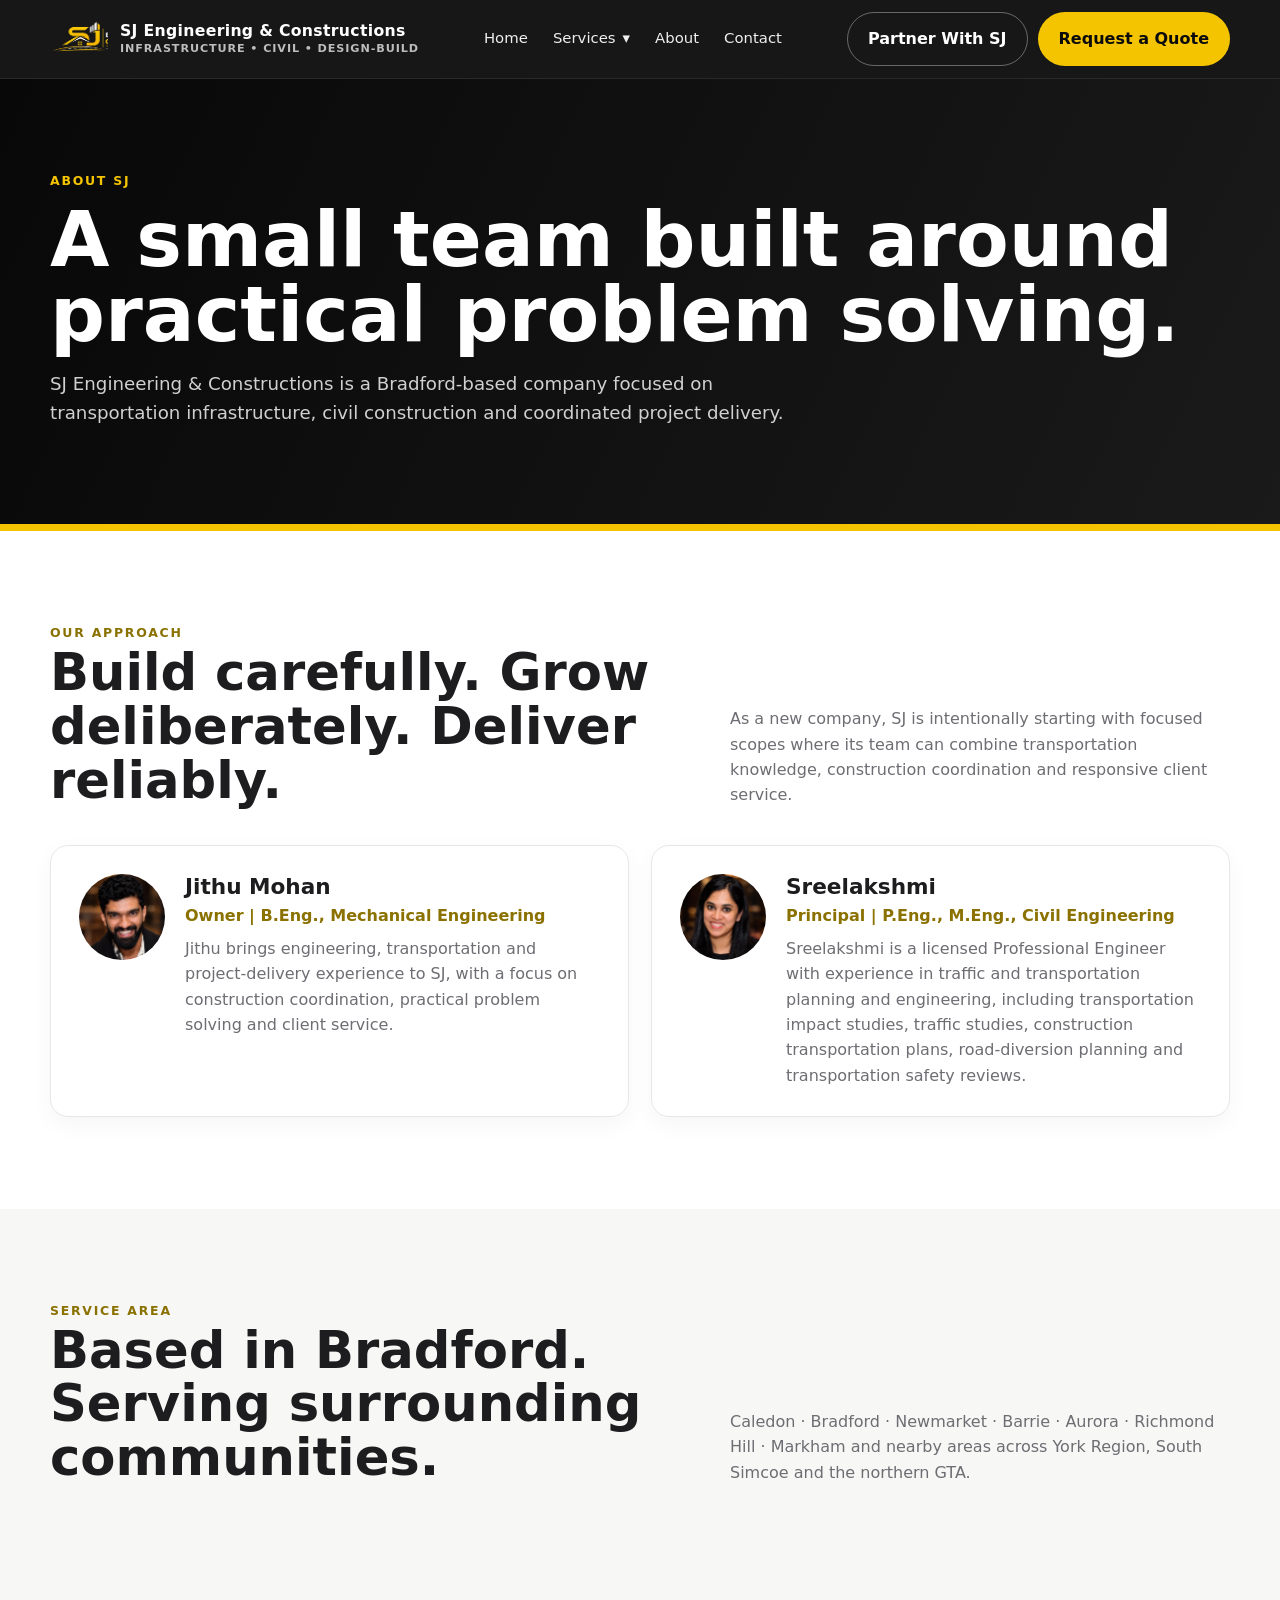
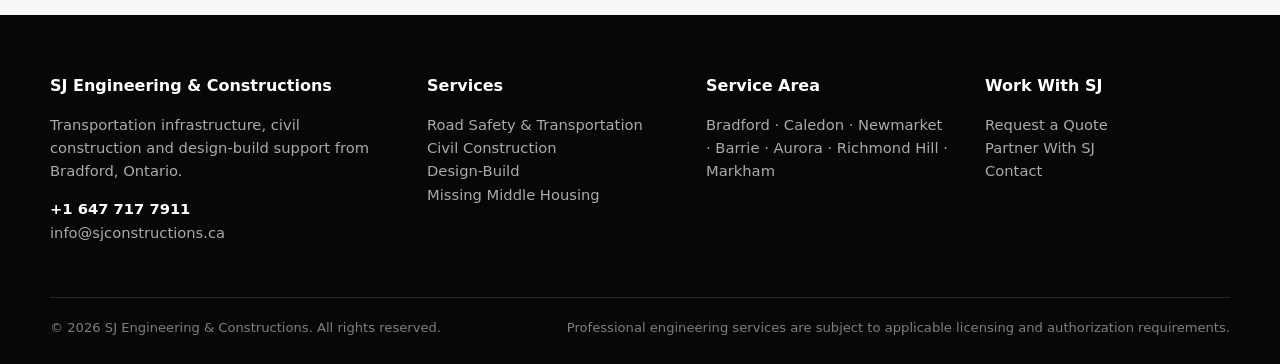
==== about.html @ 86a97881 "Group service navigation in dropdown and remove repeated home section" ====
<!doctype html><html lang="en"><head><meta charset="utf-8"><meta name="viewport" content="width=device-width,initial-scale=1"><title>About | SJ Engineering & Constructions</title><meta name="description" content="SJ Engineering & Constructions"><link rel="stylesheet" href="styles.css?v=20260923-services-menu"></head><body><header class="header"><div class="container nav">
<a class="brand" href="index.html"><img class="brand-mark" src="assets/sj-logo.png" alt="SJ Engineering & Constructions logo"><span class="brand-text">SJ Engineering & Constructions<small>Infrastructure • Civil • Design-Build</small></span></a>
<nav class="nav-links"><a href="index.html">Home</a><details class="services-dropdown"><summary>Services <span aria-hidden="true">▾</span></summary><div class="services-submenu"><a href="services.html">All Services</a><a href="transportation.html">Transportation</a><a href="design-build.html">Design-Build</a><a href="housing.html">Housing</a></div></details><a href="about.html">About</a><a href="contact.html">Contact</a></nav>
<div class="nav-cta"><a class="btn outline" href="partner.html">Partner With SJ</a><a class="btn primary" href="contact.html#quote">Request a Quote</a></div><button class="menu-toggle" aria-label="Open menu">☰</button>
</div></header><main><section class="page-hero"><div class="container"><div class="eyebrow" style="color:#f5c400">About SJ</div><h1>A small team built around practical problem solving.</h1><p>SJ Engineering & Constructions is a Bradford-based company focused on transportation infrastructure, civil construction and coordinated project delivery.</p></div></section>
<section class="section"><div class="container"><div class="section-head"><div><div class="eyebrow">Our Approach</div><h2>Build carefully. Grow deliberately. Deliver reliably.</h2></div><p>As a new company, SJ is intentionally starting with focused scopes where its team can combine transportation knowledge, construction coordination and responsive client service.</p></div><div class="grid two"><div class="card team-card owner-card"><img class="owner-photo" src="assets/jithu-mohan.jpeg" alt="Jithu Mohan" width="86" height="86" loading="lazy"><div><h3>Jithu Mohan</h3><div class="role">Owner | B.Eng., Mechanical Engineering</div><p>Jithu brings engineering, transportation and project-delivery experience to SJ, with a focus on construction coordination, practical problem solving and client service.</p></div></div><div class="card team-card owner-card"><img class="owner-photo" src="assets/sreelakshmi.jpeg" alt="Sreelakshmi" width="86" height="86" loading="lazy"><div><h3>Sreelakshmi</h3><div class="role">Principal | P.Eng., M.Eng., Civil Engineering</div><p>Sreelakshmi is a licensed Professional Engineer with experience in traffic and transportation planning and engineering, including transportation impact studies, traffic studies, construction transportation plans, road-diversion planning and transportation safety reviews.</p></div></div></div></div></section>
<section class="section soft"><div class="container"><div class="section-head"><div><div class="eyebrow">Service Area</div><h2>Based in Bradford. Serving surrounding communities.</h2></div><p>Caledon · Bradford · Newmarket · Barrie · Aurora · Richmond Hill · Markham and nearby areas across York Region, South Simcoe and the northern GTA.</p></div></div></section></main><footer class="footer"><div class="container"><div class="footer-grid">
<div><h4>SJ Engineering & Constructions</h4><p>Transportation infrastructure, civil construction and design-build support from Bradford, Ontario.</p><p><strong style="color:#fff">+1 647 717 7911</strong><br><a href="mailto:info@sjconstructions.ca">info@sjconstructions.ca</a></p></div>
<div><h4>Services</h4><p><a href="transportation.html">Road Safety & Transportation</a><br><a href="services.html">Civil Construction</a><br><a href="design-build.html">Design-Build</a><br><a href="housing.html">Missing Middle Housing</a></p></div>
<div><h4>Service Area</h4><p>Bradford · Caledon · Newmarket · Barrie · Aurora · Richmond Hill · Markham</p></div>
<div><h4>Work With SJ</h4><p><a href="contact.html#quote">Request a Quote</a><br><a href="partner.html">Partner With SJ</a><br><a href="contact.html">Contact</a></p></div>
</div><div class="footer-bottom"><div>© 2026 SJ Engineering & Constructions. All rights reserved.</div><div>Professional engineering services are subject to applicable licensing and authorization requirements.</div></div></div></footer><script src="script.js?v=20260923-services-menu"></script></body></html>
---- styles.css ----
:root{
  --yellow:#f5c400;
  --yellow-dark:#d3a800;
  --black:#0b0b0b;
  --black-2:#151515;
  --ink:#1d1d1f;
  --muted:#6d6d73;
  --line:#e7e7e7;
  --paper:#ffffff;
  --soft:#f7f7f5;
  --radius:18px;
  --shadow:0 20px 55px rgba(0,0,0,.10);
  --max:1180px;
}
*{box-sizing:border-box}
html{scroll-behavior:smooth}
body{margin:0;font-family:Inter,ui-sans-serif,system-ui,-apple-system,BlinkMacSystemFont,"Segoe UI",Roboto,Arial,sans-serif;color:var(--ink);background:var(--paper);line-height:1.58}
a{color:inherit;text-decoration:none}
img{max-width:100%;display:block}
.container{width:min(var(--max),calc(100% - 40px));margin:0 auto}
.eyebrow{text-transform:uppercase;letter-spacing:.14em;font-size:.78rem;font-weight:800;color:#8a7100}
.section{padding:92px 0}
.section.soft{background:var(--soft)}
.section.dark{background:var(--black);color:white}
.section-head{display:flex;justify-content:space-between;gap:40px;align-items:end;margin-bottom:38px}
.section-head h2{font-size:clamp(2rem,4vw,3.6rem);line-height:1.05;margin:.2rem 0 0;max-width:760px}
.section-head p{max-width:500px;color:var(--muted);margin:0}
.dark .section-head p{color:#c8c8c8}
.header{position:sticky;top:0;z-index:50;background:rgba(11,11,11,.95);backdrop-filter:blur(12px);border-bottom:1px solid rgba(255,255,255,.08)}
.nav{height:78px;display:flex;align-items:center;justify-content:space-between;gap:20px}
.brand{display:flex;align-items:center;gap:12px;color:white;font-weight:800;letter-spacing:.02em}
.brand-mark{width:58px;height:46px;object-fit:cover;object-position:left center;border-radius:6px}
.brand-text{line-height:1.05;font-size:.98rem}.brand-text small{display:block;font-weight:600;color:#bdbdbd;font-size:.7rem;margin-top:4px;letter-spacing:.08em;text-transform:uppercase}
.nav-links{display:flex;align-items:center;gap:25px;color:#efefef;font-size:.93rem}
.nav-links a:hover{color:var(--yellow)}
.nav-cta{display:flex;gap:10px}
.btn{display:inline-flex;align-items:center;justify-content:center;padding:13px 20px;border-radius:999px;font-weight:800;border:1px solid transparent;transition:.2s ease;cursor:pointer}
.btn.primary{background:var(--yellow);color:var(--black)}
.btn.primary:hover{background:#ffd21b;transform:translateY(-1px)}
.btn.outline{border-color:rgba(255,255,255,.35);color:white;background:transparent}.btn.outline:hover{border-color:var(--yellow);color:var(--yellow)}
.btn.dark{background:var(--black);color:white}.btn.dark:hover{background:#222}
.menu-toggle{display:none;color:white;font-size:1.55rem;border:0;background:none}
.hero{min-height:710px;background:linear-gradient(100deg,rgba(3,3,3,.95) 0%,rgba(3,3,3,.84) 48%,rgba(3,3,3,.58) 100%),radial-gradient(circle at 80% 20%,rgba(245,196,0,.28),transparent 30%),linear-gradient(135deg,#101010,#1b1b1b);color:white;position:relative;overflow:hidden}
.hero:after{content:"";position:absolute;right:-8%;bottom:-160px;width:700px;height:300px;border-top:16px solid var(--yellow);border-radius:50%;transform:rotate(-8deg);opacity:.7}
.hero:before{content:"";position:absolute;right:-3%;bottom:-110px;width:660px;height:260px;border-top:4px dashed rgba(255,255,255,.6);border-radius:50%;transform:rotate(-8deg);opacity:.5}
.hero-inner{position:relative;z-index:2;padding:115px 0 105px;max-width:900px}
.hero h1{font-size:clamp(3rem,7vw,6.2rem);line-height:.94;margin:14px 0 26px;letter-spacing:-.04em}
.hero h1 span{color:var(--yellow)}
.hero p{font-size:clamp(1.07rem,1.6vw,1.3rem);max-width:760px;color:#d5d5d5;margin-bottom:31px}
.hero-actions{display:flex;gap:12px;flex-wrap:wrap}.hero-actions .btn{padding:15px 24px}
.trust-row{margin-top:58px;display:flex;gap:18px;flex-wrap:wrap}.trust-chip{border:1px solid rgba(255,255,255,.17);background:rgba(255,255,255,.05);padding:10px 15px;border-radius:999px;color:#eee;font-weight:700;font-size:.9rem}
.grid{display:grid;gap:22px}.grid.four{grid-template-columns:repeat(4,1fr)}.grid.three{grid-template-columns:repeat(3,1fr)}.grid.two{grid-template-columns:repeat(2,1fr)}
.card{background:white;border:1px solid var(--line);border-radius:var(--radius);padding:28px;box-shadow:0 8px 24px rgba(0,0,0,.04)}
.card h3{margin:12px 0 9px;font-size:1.35rem;line-height:1.18}.card p{margin:0;color:var(--muted)}
.icon{width:50px;height:50px;border-radius:14px;background:var(--yellow);display:flex;align-items:center;justify-content:center;font-weight:900;color:#111;font-size:1.15rem}
.linkline{display:inline-flex;margin-top:18px;font-weight:800}.linkline:hover{color:#8c7000}
.service-grid{display:grid;grid-template-columns:repeat(3,1fr);gap:18px}
.service-item{padding:25px;border:1px solid var(--line);border-radius:16px;background:white;position:relative;overflow:hidden}.service-item:before{content:"";position:absolute;top:0;left:0;width:6px;height:100%;background:var(--yellow)}.service-item h3{margin:0 0 8px;font-size:1.16rem}.service-item p{margin:0;color:var(--muted);font-size:.96rem}.badge{display:inline-flex;margin-top:14px;padding:6px 9px;border-radius:999px;background:#111;color:#fff;font-size:.72rem;font-weight:800;text-transform:uppercase;letter-spacing:.08em}
.partner-wrap{display:grid;grid-template-columns:1.15fr .85fr;gap:40px;align-items:center}.partner-panel{background:#181818;border:1px solid #2b2b2b;border-radius:24px;padding:36px}.partner-panel ul{list-style:none;padding:0;margin:0;display:grid;gap:14px}.partner-panel li{padding:13px 0;border-bottom:1px solid #2d2d2d;color:#ddd}.partner-panel li:last-child{border-bottom:0}.partner-panel strong{color:white}
.process{display:grid;grid-template-columns:repeat(4,1fr);gap:18px}.step{padding:24px;border-top:4px solid var(--yellow);background:white;border-radius:0 0 16px 16px;box-shadow:0 10px 30px rgba(0,0,0,.05)}.step span{font-size:.78rem;font-weight:900;color:#967b00;letter-spacing:.12em}.step h3{margin:7px 0 6px}.step p{margin:0;color:var(--muted)}
.team-card{display:grid;grid-template-columns:86px 1fr;gap:20px;align-items:start}.avatar{width:86px;height:86px;border-radius:50%;background:linear-gradient(135deg,var(--yellow),#f0e19b);display:flex;align-items:center;justify-content:center;font-size:1.45rem;font-weight:900;color:#111}.team-card h3{margin:0}.team-card .role{font-weight:800;color:#8a7100;margin:3px 0 8px}.team-card p{margin:0;color:var(--muted)}
.cta{background:linear-gradient(135deg,#0d0d0d,#1c1c1c);color:white;border-radius:28px;padding:56px;display:flex;align-items:center;justify-content:space-between;gap:30px;box-shadow:var(--shadow);position:relative;overflow:hidden}.cta:after{content:"";position:absolute;right:-100px;top:-100px;width:280px;height:280px;border:30px solid var(--yellow);border-radius:50%;opacity:.17}.cta h2{font-size:clamp(2rem,4vw,3.4rem);line-height:1.02;margin:0 0 12px}.cta p{margin:0;color:#cfcfcf;max-width:700px}.cta-actions{display:flex;gap:10px;flex-wrap:wrap;position:relative;z-index:2}
.footer{background:#070707;color:#d7d7d7;padding:58px 0 26px}.footer-grid{display:grid;grid-template-columns:1.4fr 1fr 1fr 1fr;gap:34px}.footer h4{color:white;margin:0 0 13px}.footer p,.footer a{color:#aaa;font-size:.92rem}.footer a:hover{color:var(--yellow)}.footer-bottom{margin-top:38px;padding-top:20px;border-top:1px solid #242424;display:flex;justify-content:space-between;gap:20px;font-size:.82rem;color:#7e7e7e}
.page-hero{background:linear-gradient(115deg,#080808,#1a1a1a);color:white;padding:92px 0 78px;border-bottom:7px solid var(--yellow)}.page-hero h1{font-size:clamp(2.6rem,6vw,5.3rem);line-height:.98;margin:11px 0 18px}.page-hero p{max-width:780px;color:#d0d0d0;font-size:1.14rem}
.split{display:grid;grid-template-columns:1fr 1fr;gap:55px;align-items:start}.split h2{font-size:clamp(2rem,4vw,3.2rem);line-height:1.05;margin-top:0}.split p{color:var(--muted)}
.checks{display:grid;gap:11px;margin-top:22px}.check{display:flex;gap:11px;align-items:flex-start}.check b{display:inline-flex;width:24px;height:24px;border-radius:50%;background:var(--yellow);align-items:center;justify-content:center;flex:none}
.form{display:grid;gap:16px}.field{display:grid;gap:7px}.field label{font-weight:800;font-size:.9rem}.field input,.field select,.field textarea{width:100%;padding:13px 14px;border-radius:12px;border:1px solid #d7d7d7;font:inherit;background:white}.field textarea{min-height:145px;resize:vertical}.form-row{display:grid;grid-template-columns:1fr 1fr;gap:14px}.form-note{font-size:.84rem;color:var(--muted)}
.notice{background:#fff9df;border:1px solid #f3dc78;padding:18px 20px;border-radius:14px;color:#564900}
.team-card.owner-card{grid-template-columns:86px minmax(0,1fr)}
.owner-photo{width:86px;height:86px;aspect-ratio:1;object-fit:cover;object-position:center 25%;border-radius:50%}


@media(max-width:980px){.nav-links{display:none}.nav-cta .outline{display:none}.menu-toggle{display:block}.grid.four{grid-template-columns:repeat(2,1fr)}.grid.three,.service-grid{grid-template-columns:repeat(2,1fr)}.partner-wrap,.split{grid-template-columns:1fr}.process{grid-template-columns:repeat(2,1fr)}.footer-grid{grid-template-columns:repeat(2,1fr)}.cta{display:block}.cta-actions{margin-top:22px}}
@media(max-width:640px){.container{width:min(100% - 26px,var(--max))}.nav{height:68px}.brand-text{display:none}.hero-inner{padding:85px 0 80px}.hero h1{font-size:3.3rem}.section{padding:68px 0}.section-head{display:block}.section-head p{margin-top:15px}.grid.four,.grid.three,.grid.two,.service-grid,.process,.footer-grid,.form-row{grid-template-columns:1fr}.cta{padding:34px 24px}.page-hero{padding:70px 0 56px}.footer-bottom{display:block}.footer-bottom div+div{margin-top:8px}}

.services-dropdown{position:relative}
.services-dropdown summary{cursor:pointer;list-style:none;display:flex;align-items:center;gap:7px}
.services-dropdown summary::-webkit-details-marker{display:none}
.services-dropdown summary:hover,.services-dropdown[open] summary{color:var(--yellow)}
.services-dropdown summary:focus-visible,.services-submenu a:focus-visible{outline:2px solid var(--yellow);outline-offset:4px}
.services-submenu{position:absolute;top:calc(100% + 16px);left:-16px;min-width:210px;padding:8px;background:var(--black);border:1px solid #333;border-radius:12px;box-shadow:var(--shadow)}
.services-submenu a{display:block;padding:10px 12px;border-radius:6px;white-space:nowrap}
.services-submenu a:hover{background:#222}
@media(max-width:980px){.services-dropdown{width:100%}.services-submenu{position:static;margin-top:10px;box-shadow:none}.nav-links[data-open="1"]{max-height:calc(100dvh - 78px);overflow-y:auto}}
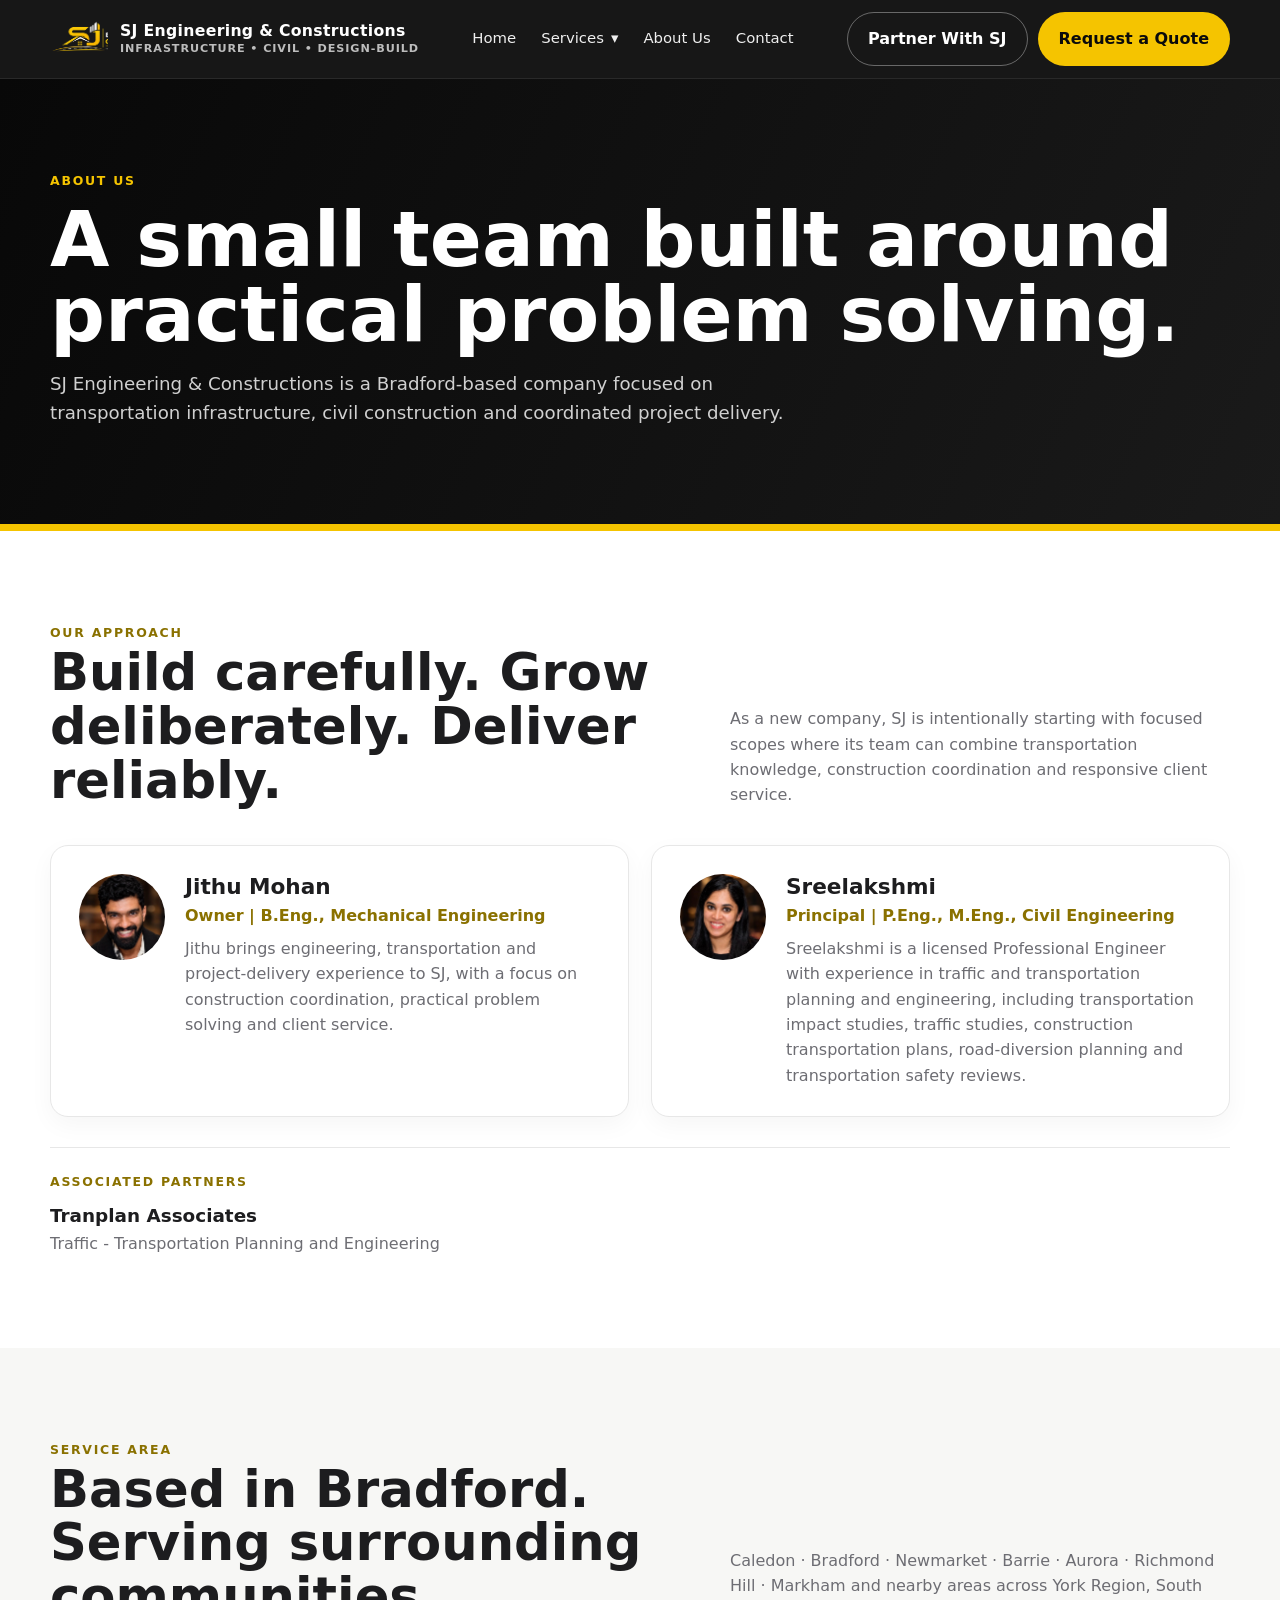
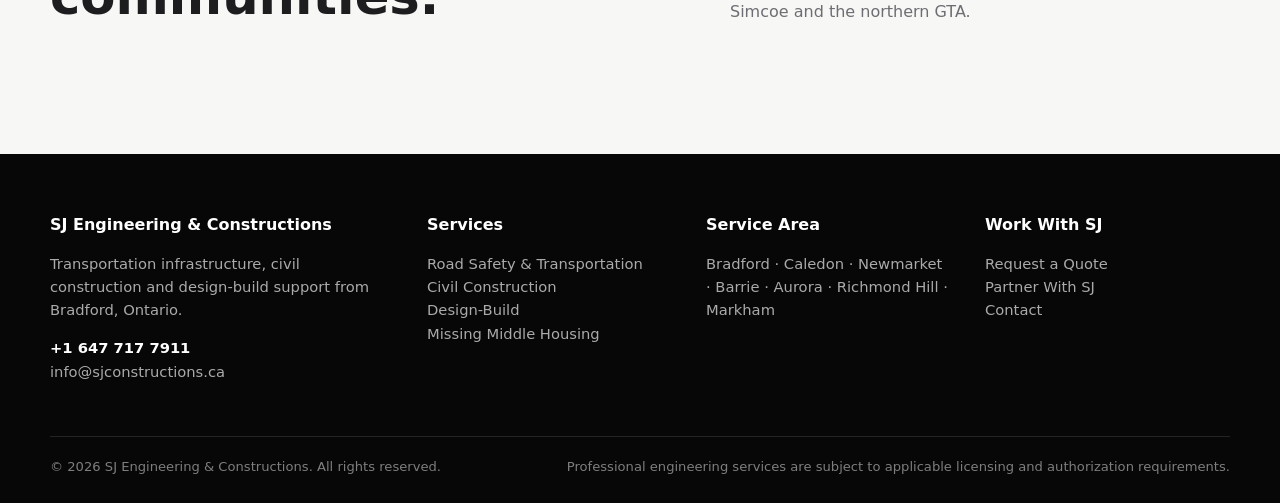
==== commit ffade5c9: "Add associated partner beneath owner profiles and rename About Us" ====
--- a/about.html
+++ b/about.html
@@ -1,9 +1,9 @@
-<!doctype html><html lang="en"><head><meta charset="utf-8"><meta name="viewport" content="width=device-width,initial-scale=1"><title>About | SJ Engineering & Constructions</title><meta name="description" content="SJ Engineering & Constructions"><link rel="stylesheet" href="styles.css?v=20260923-services-menu"></head><body><header class="header"><div class="container nav">
+<!doctype html><html lang="en"><head><meta charset="utf-8"><meta name="viewport" content="width=device-width,initial-scale=1"><title>About Us | SJ Engineering & Constructions</title><meta name="description" content="SJ Engineering & Constructions"><link rel="stylesheet" href="styles.css?v=20260923-associated-partners"></head><body><header class="header"><div class="container nav">
 <a class="brand" href="index.html"><img class="brand-mark" src="assets/sj-logo.png" alt="SJ Engineering & Constructions logo"><span class="brand-text">SJ Engineering & Constructions<small>Infrastructure • Civil • Design-Build</small></span></a>
-<nav class="nav-links"><a href="index.html">Home</a><details class="services-dropdown"><summary>Services <span aria-hidden="true">▾</span></summary><div class="services-submenu"><a href="services.html">All Services</a><a href="transportation.html">Transportation</a><a href="design-build.html">Design-Build</a><a href="housing.html">Housing</a></div></details><a href="about.html">About</a><a href="contact.html">Contact</a></nav>
+<nav class="nav-links"><a href="index.html">Home</a><details class="services-dropdown"><summary>Services <span aria-hidden="true">▾</span></summary><div class="services-submenu"><a href="services.html">All Services</a><a href="transportation.html">Transportation</a><a href="design-build.html">Design-Build</a><a href="housing.html">Housing</a></div></details><a href="about.html">About Us</a><a href="contact.html">Contact</a></nav>
 <div class="nav-cta"><a class="btn outline" href="partner.html">Partner With SJ</a><a class="btn primary" href="contact.html#quote">Request a Quote</a></div><button class="menu-toggle" aria-label="Open menu">☰</button>
-</div></header><main><section class="page-hero"><div class="container"><div class="eyebrow" style="color:#f5c400">About SJ</div><h1>A small team built around practical problem solving.</h1><p>SJ Engineering & Constructions is a Bradford-based company focused on transportation infrastructure, civil construction and coordinated project delivery.</p></div></section>
-<section class="section"><div class="container"><div class="section-head"><div><div class="eyebrow">Our Approach</div><h2>Build carefully. Grow deliberately. Deliver reliably.</h2></div><p>As a new company, SJ is intentionally starting with focused scopes where its team can combine transportation knowledge, construction coordination and responsive client service.</p></div><div class="grid two"><div class="card team-card owner-card"><img class="owner-photo" src="assets/jithu-mohan.jpeg" alt="Jithu Mohan" width="86" height="86" loading="lazy"><div><h3>Jithu Mohan</h3><div class="role">Owner | B.Eng., Mechanical Engineering</div><p>Jithu brings engineering, transportation and project-delivery experience to SJ, with a focus on construction coordination, practical problem solving and client service.</p></div></div><div class="card team-card owner-card"><img class="owner-photo" src="assets/sreelakshmi.jpeg" alt="Sreelakshmi" width="86" height="86" loading="lazy"><div><h3>Sreelakshmi</h3><div class="role">Principal | P.Eng., M.Eng., Civil Engineering</div><p>Sreelakshmi is a licensed Professional Engineer with experience in traffic and transportation planning and engineering, including transportation impact studies, traffic studies, construction transportation plans, road-diversion planning and transportation safety reviews.</p></div></div></div></div></section>
+</div></header><main><section class="page-hero"><div class="container"><div class="eyebrow" style="color:#f5c400">About Us</div><h1>A small team built around practical problem solving.</h1><p>SJ Engineering & Constructions is a Bradford-based company focused on transportation infrastructure, civil construction and coordinated project delivery.</p></div></section>
+<section class="section"><div class="container"><div class="section-head"><div><div class="eyebrow">Our Approach</div><h2>Build carefully. Grow deliberately. Deliver reliably.</h2></div><p>As a new company, SJ is intentionally starting with focused scopes where its team can combine transportation knowledge, construction coordination and responsive client service.</p></div><div class="grid two"><div class="card team-card owner-card"><img class="owner-photo" src="assets/jithu-mohan.jpeg" alt="Jithu Mohan" width="86" height="86" loading="lazy"><div><h3>Jithu Mohan</h3><div class="role">Owner | B.Eng., Mechanical Engineering</div><p>Jithu brings engineering, transportation and project-delivery experience to SJ, with a focus on construction coordination, practical problem solving and client service.</p></div></div><div class="card team-card owner-card"><img class="owner-photo" src="assets/sreelakshmi.jpeg" alt="Sreelakshmi" width="86" height="86" loading="lazy"><div><h3>Sreelakshmi</h3><div class="role">Principal | P.Eng., M.Eng., Civil Engineering</div><p>Sreelakshmi is a licensed Professional Engineer with experience in traffic and transportation planning and engineering, including transportation impact studies, traffic studies, construction transportation plans, road-diversion planning and transportation safety reviews.</p></div></div></div><aside class="associated-partners" aria-labelledby="associated-partners-heading"><h3 id="associated-partners-heading" class="eyebrow">Associated Partners</h3><p><strong>Tranplan Associates</strong><br>Traffic - Transportation Planning and Engineering</p></aside></div></section>
 <section class="section soft"><div class="container"><div class="section-head"><div><div class="eyebrow">Service Area</div><h2>Based in Bradford. Serving surrounding communities.</h2></div><p>Caledon · Bradford · Newmarket · Barrie · Aurora · Richmond Hill · Markham and nearby areas across York Region, South Simcoe and the northern GTA.</p></div></div></section></main><footer class="footer"><div class="container"><div class="footer-grid">
 <div><h4>SJ Engineering & Constructions</h4><p>Transportation infrastructure, civil construction and design-build support from Bradford, Ontario.</p><p><strong style="color:#fff">+1 647 717 7911</strong><br><a href="mailto:info@sjconstructions.ca">info@sjconstructions.ca</a></p></div>
 <div><h4>Services</h4><p><a href="transportation.html">Road Safety & Transportation</a><br><a href="services.html">Civil Construction</a><br><a href="design-build.html">Design-Build</a><br><a href="housing.html">Missing Middle Housing</a></p></div>
--- a/styles.css
+++ b/styles.css
@@ -81,4 +81,8 @@
 .services-submenu{position:absolute;top:calc(100% + 16px);left:-16px;min-width:210px;padding:8px;background:var(--black);border:1px solid #333;border-radius:12px;box-shadow:var(--shadow)}
 .services-submenu a{display:block;padding:10px 12px;border-radius:6px;white-space:nowrap}
 .services-submenu a:hover{background:#222}
-@media(max-width:980px){.services-dropdown{width:100%}.services-submenu{position:static;margin-top:10px;box-shadow:none}.nav-links[data-open="1"]{max-height:calc(100dvh - 78px);overflow-y:auto}}+@media(max-width:980px){.services-dropdown{width:100%}.services-submenu{position:static;margin-top:10px;box-shadow:none}.nav-links[data-open="1"]{max-height:calc(100dvh - 78px);overflow-y:auto}}
+.associated-partners{margin-top:30px;padding-top:24px;border-top:1px solid var(--line)}
+.associated-partners h3{margin:0 0 10px}
+.associated-partners p{margin:0;color:var(--muted)}
+.associated-partners strong{font-size:1.15rem;color:var(--ink)}
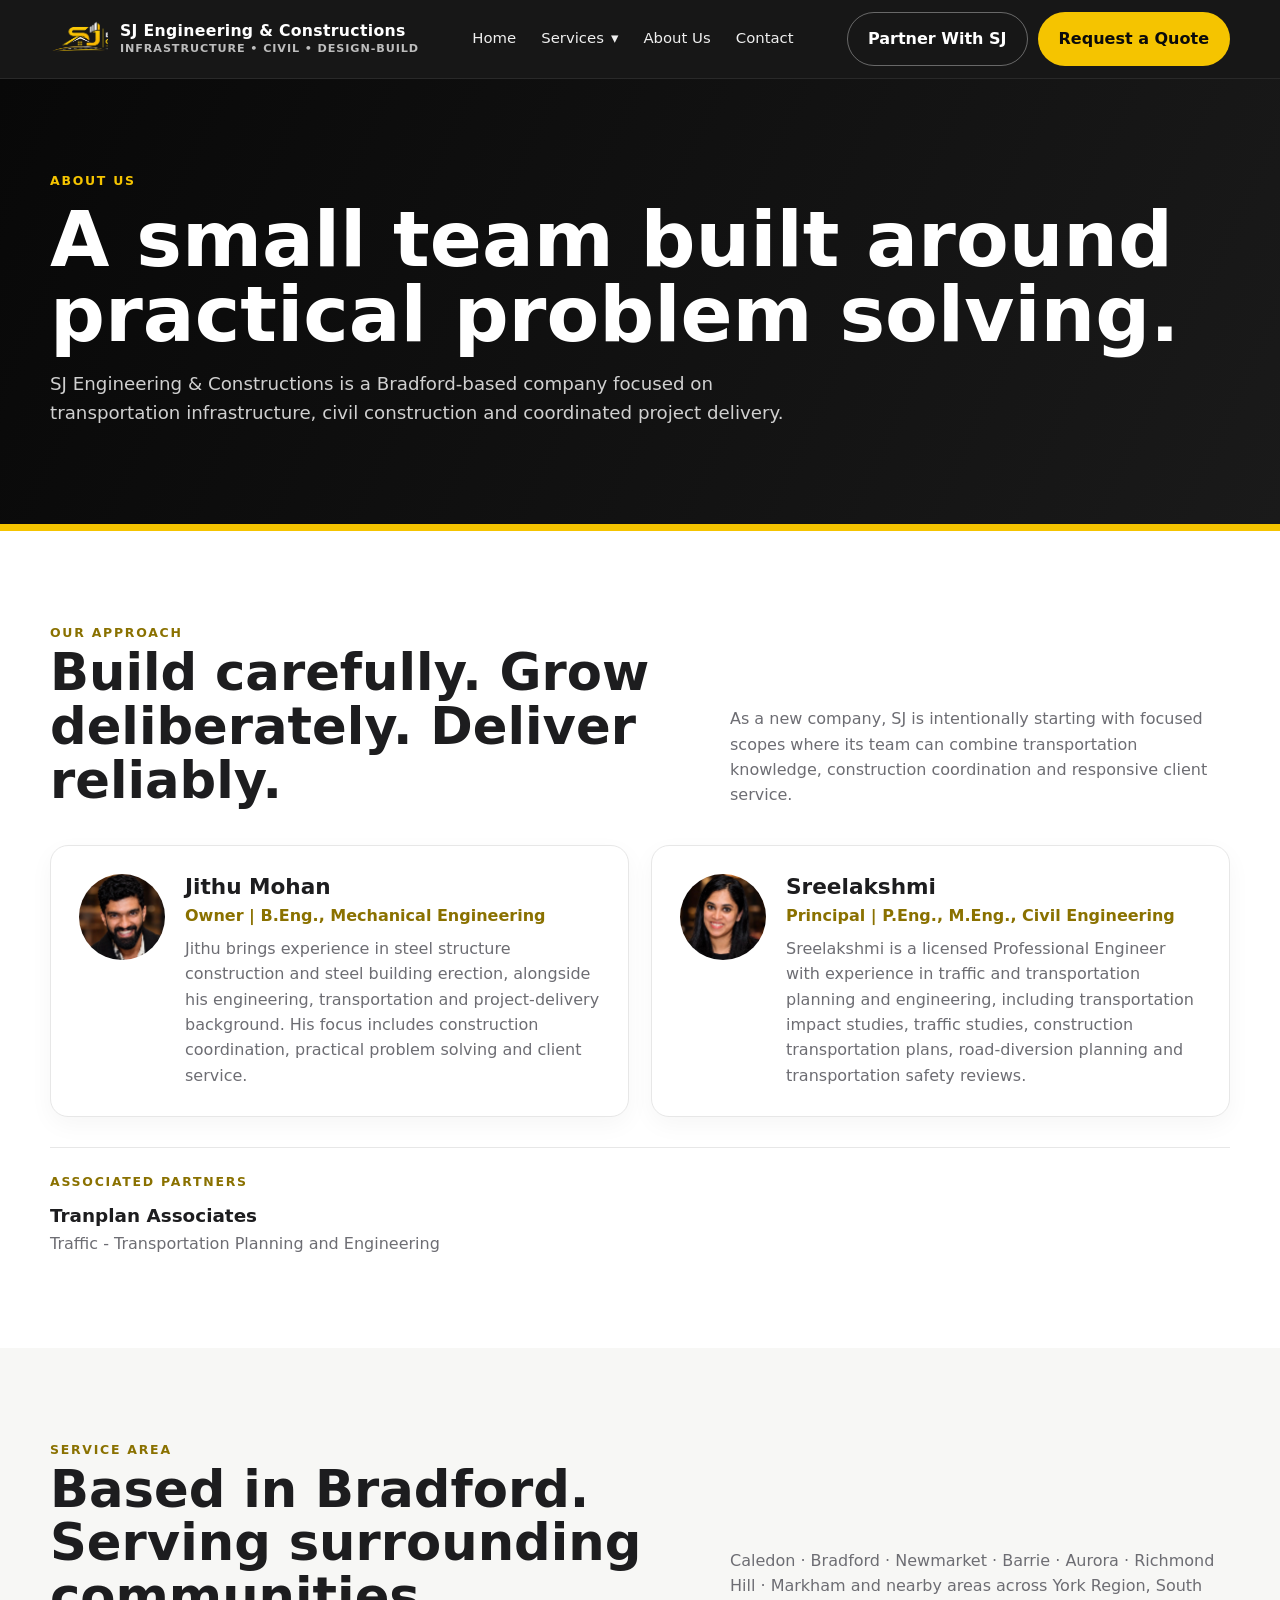
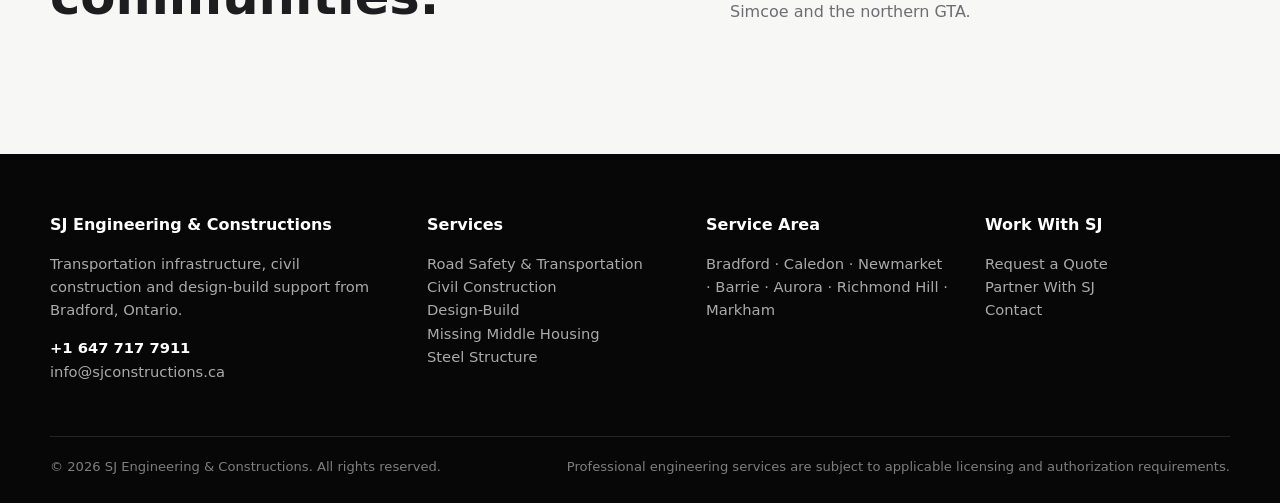
==== commit a65bd05f: "Add Steel Structure service and update Jithu profile" ====
--- a/about.html
+++ b/about.html
@@ -1,12 +1,12 @@
 <!doctype html><html lang="en"><head><meta charset="utf-8"><meta name="viewport" content="width=device-width,initial-scale=1"><title>About Us | SJ Engineering & Constructions</title><meta name="description" content="SJ Engineering & Constructions"><link rel="stylesheet" href="styles.css?v=20260923-associated-partners"></head><body><header class="header"><div class="container nav">
 <a class="brand" href="index.html"><img class="brand-mark" src="assets/sj-logo.png" alt="SJ Engineering & Constructions logo"><span class="brand-text">SJ Engineering & Constructions<small>Infrastructure • Civil • Design-Build</small></span></a>
-<nav class="nav-links"><a href="index.html">Home</a><details class="services-dropdown"><summary>Services <span aria-hidden="true">▾</span></summary><div class="services-submenu"><a href="services.html">All Services</a><a href="transportation.html">Transportation</a><a href="design-build.html">Design-Build</a><a href="housing.html">Housing</a></div></details><a href="about.html">About Us</a><a href="contact.html">Contact</a></nav>
+<nav class="nav-links"><a href="index.html">Home</a><details class="services-dropdown"><summary>Services <span aria-hidden="true">▾</span></summary><div class="services-submenu"><a href="services.html">All Services</a><a href="transportation.html">Transportation</a><a href="design-build.html">Design-Build</a><a href="housing.html">Housing</a><a href="steel-structure.html">Steel Structure</a></div></details><a href="about.html">About Us</a><a href="contact.html">Contact</a></nav>
 <div class="nav-cta"><a class="btn outline" href="partner.html">Partner With SJ</a><a class="btn primary" href="contact.html#quote">Request a Quote</a></div><button class="menu-toggle" aria-label="Open menu">☰</button>
 </div></header><main><section class="page-hero"><div class="container"><div class="eyebrow" style="color:#f5c400">About Us</div><h1>A small team built around practical problem solving.</h1><p>SJ Engineering & Constructions is a Bradford-based company focused on transportation infrastructure, civil construction and coordinated project delivery.</p></div></section>
-<section class="section"><div class="container"><div class="section-head"><div><div class="eyebrow">Our Approach</div><h2>Build carefully. Grow deliberately. Deliver reliably.</h2></div><p>As a new company, SJ is intentionally starting with focused scopes where its team can combine transportation knowledge, construction coordination and responsive client service.</p></div><div class="grid two"><div class="card team-card owner-card"><img class="owner-photo" src="assets/jithu-mohan.jpeg" alt="Jithu Mohan" width="86" height="86" loading="lazy"><div><h3>Jithu Mohan</h3><div class="role">Owner | B.Eng., Mechanical Engineering</div><p>Jithu brings engineering, transportation and project-delivery experience to SJ, with a focus on construction coordination, practical problem solving and client service.</p></div></div><div class="card team-card owner-card"><img class="owner-photo" src="assets/sreelakshmi.jpeg" alt="Sreelakshmi" width="86" height="86" loading="lazy"><div><h3>Sreelakshmi</h3><div class="role">Principal | P.Eng., M.Eng., Civil Engineering</div><p>Sreelakshmi is a licensed Professional Engineer with experience in traffic and transportation planning and engineering, including transportation impact studies, traffic studies, construction transportation plans, road-diversion planning and transportation safety reviews.</p></div></div></div><aside class="associated-partners" aria-labelledby="associated-partners-heading"><h3 id="associated-partners-heading" class="eyebrow">Associated Partners</h3><p><strong>Tranplan Associates</strong><br>Traffic - Transportation Planning and Engineering</p></aside></div></section>
+<section class="section"><div class="container"><div class="section-head"><div><div class="eyebrow">Our Approach</div><h2>Build carefully. Grow deliberately. Deliver reliably.</h2></div><p>As a new company, SJ is intentionally starting with focused scopes where its team can combine transportation knowledge, construction coordination and responsive client service.</p></div><div class="grid two"><div class="card team-card owner-card"><img class="owner-photo" src="assets/jithu-mohan.jpeg" alt="Jithu Mohan" width="86" height="86" loading="lazy"><div><h3>Jithu Mohan</h3><div class="role">Owner | B.Eng., Mechanical Engineering</div><p>Jithu brings experience in steel structure construction and steel building erection, alongside his engineering, transportation and project-delivery background. His focus includes construction coordination, practical problem solving and client service.</p></div></div><div class="card team-card owner-card"><img class="owner-photo" src="assets/sreelakshmi.jpeg" alt="Sreelakshmi" width="86" height="86" loading="lazy"><div><h3>Sreelakshmi</h3><div class="role">Principal | P.Eng., M.Eng., Civil Engineering</div><p>Sreelakshmi is a licensed Professional Engineer with experience in traffic and transportation planning and engineering, including transportation impact studies, traffic studies, construction transportation plans, road-diversion planning and transportation safety reviews.</p></div></div></div><aside class="associated-partners" aria-labelledby="associated-partners-heading"><h3 id="associated-partners-heading" class="eyebrow">Associated Partners</h3><p><strong>Tranplan Associates</strong><br>Traffic - Transportation Planning and Engineering</p></aside></div></section>
 <section class="section soft"><div class="container"><div class="section-head"><div><div class="eyebrow">Service Area</div><h2>Based in Bradford. Serving surrounding communities.</h2></div><p>Caledon · Bradford · Newmarket · Barrie · Aurora · Richmond Hill · Markham and nearby areas across York Region, South Simcoe and the northern GTA.</p></div></div></section></main><footer class="footer"><div class="container"><div class="footer-grid">
 <div><h4>SJ Engineering & Constructions</h4><p>Transportation infrastructure, civil construction and design-build support from Bradford, Ontario.</p><p><strong style="color:#fff">+1 647 717 7911</strong><br><a href="mailto:info@sjconstructions.ca">info@sjconstructions.ca</a></p></div>
-<div><h4>Services</h4><p><a href="transportation.html">Road Safety & Transportation</a><br><a href="services.html">Civil Construction</a><br><a href="design-build.html">Design-Build</a><br><a href="housing.html">Missing Middle Housing</a></p></div>
+<div><h4>Services</h4><p><a href="transportation.html">Road Safety & Transportation</a><br><a href="services.html">Civil Construction</a><br><a href="design-build.html">Design-Build</a><br><a href="housing.html">Missing Middle Housing</a><br><a href="steel-structure.html">Steel Structure</a></p></div>
 <div><h4>Service Area</h4><p>Bradford · Caledon · Newmarket · Barrie · Aurora · Richmond Hill · Markham</p></div>
 <div><h4>Work With SJ</h4><p><a href="contact.html#quote">Request a Quote</a><br><a href="partner.html">Partner With SJ</a><br><a href="contact.html">Contact</a></p></div>
 </div><div class="footer-bottom"><div>© 2026 SJ Engineering & Constructions. All rights reserved.</div><div>Professional engineering services are subject to applicable licensing and authorization requirements.</div></div></div></footer><script src="script.js?v=20260923-services-menu"></script></body></html>
--- a/styles.css
+++ b/styles.css
@@ -85,4 +85,13 @@
 .associated-partners{margin-top:30px;padding-top:24px;border-top:1px solid var(--line)}
 .associated-partners h3{margin:0 0 10px}
 .associated-partners p{margin:0;color:var(--muted)}
-.associated-partners strong{font-size:1.15rem;color:var(--ink)}+.associated-partners strong{font-size:1.15rem;color:var(--ink)}
+.drawing-grid{display:grid;grid-template-columns:repeat(2,minmax(0,1fr));gap:24px}
+.drawing-card{margin:0;overflow:hidden;background:white;border:1px solid var(--line);border-radius:var(--radius)}
+.drawing-card>a{display:block;padding:12px;background:white}
+.drawing-card img{width:100%;height:auto;aspect-ratio:4/3;object-fit:contain}
+.drawing-card figcaption{padding:24px;border-top:1px solid var(--line)}
+.drawing-card h3{margin:0 0 10px;font-size:1.25rem}
+.drawing-card p{margin:0;color:var(--muted)}
+.drawing-card a:focus-visible{outline:3px solid #8a7100;outline-offset:-3px}
+@media(max-width:640px){.drawing-grid{grid-template-columns:1fr}}
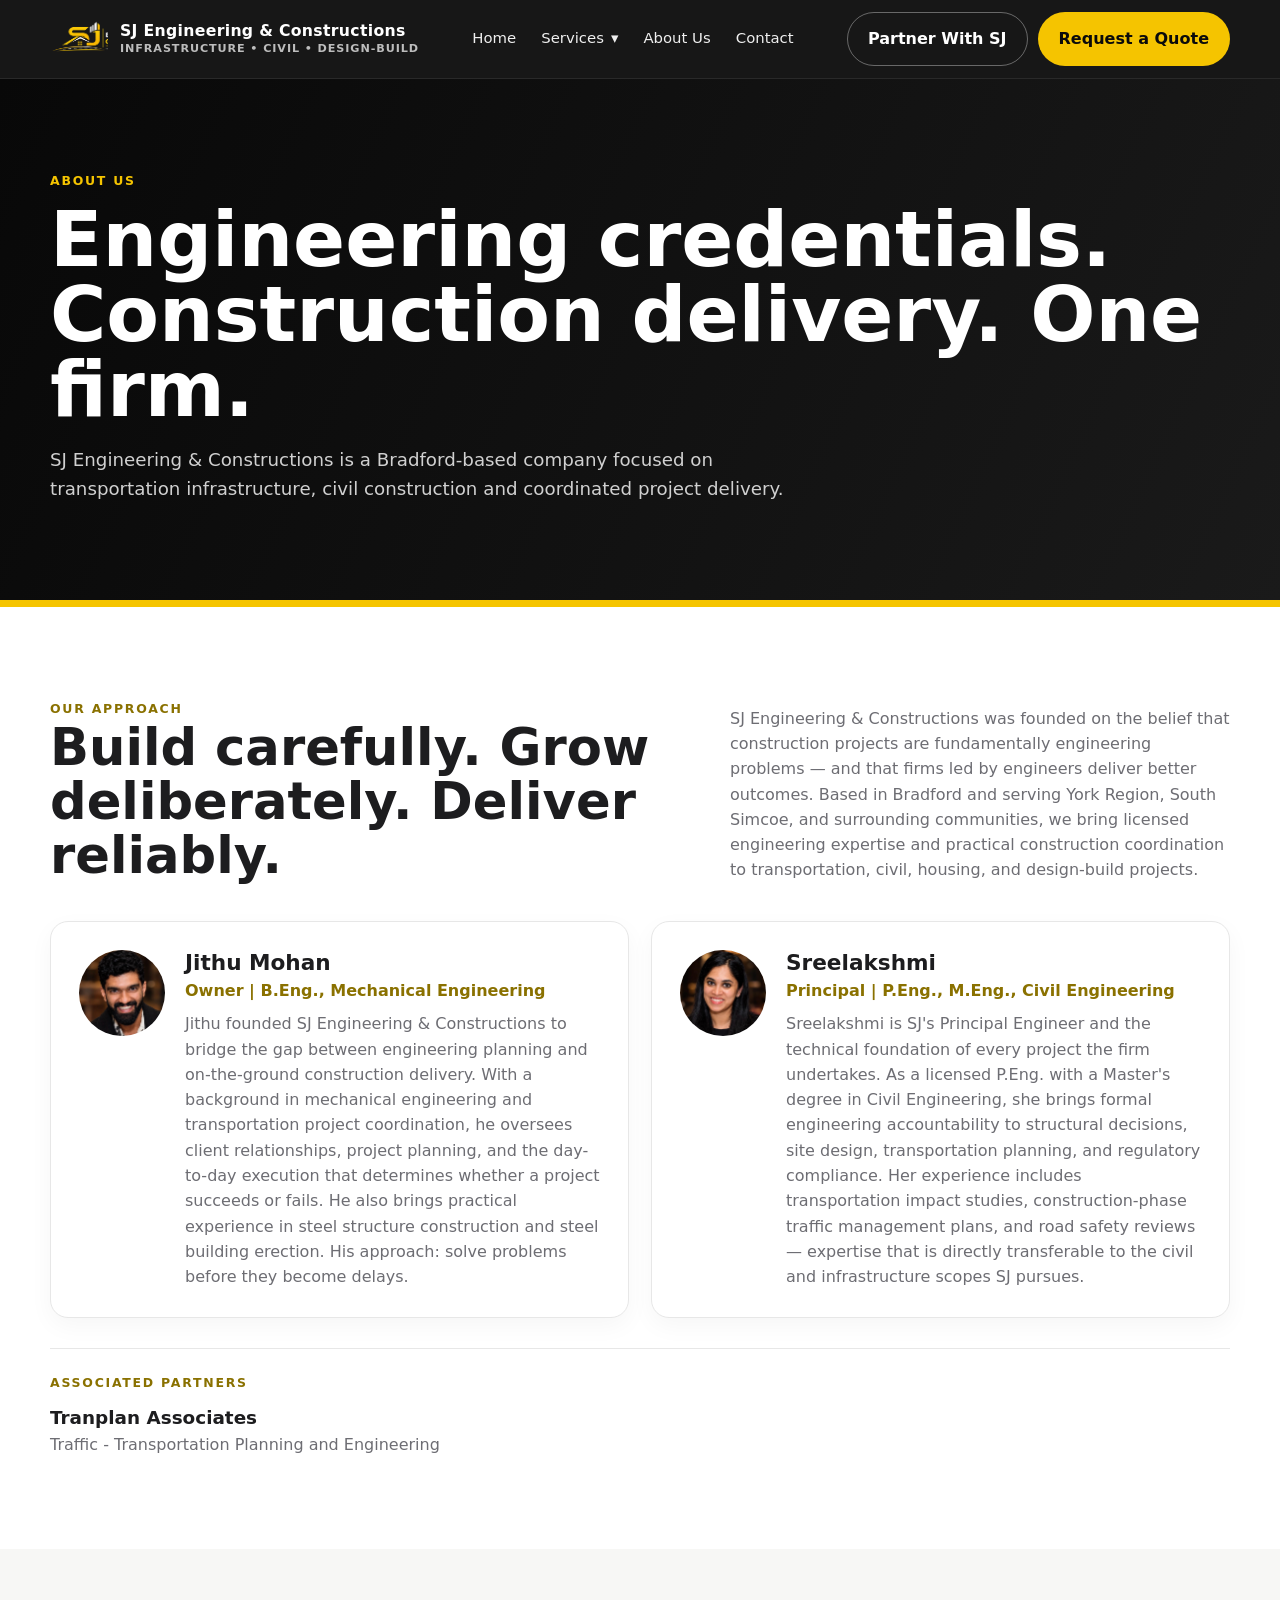
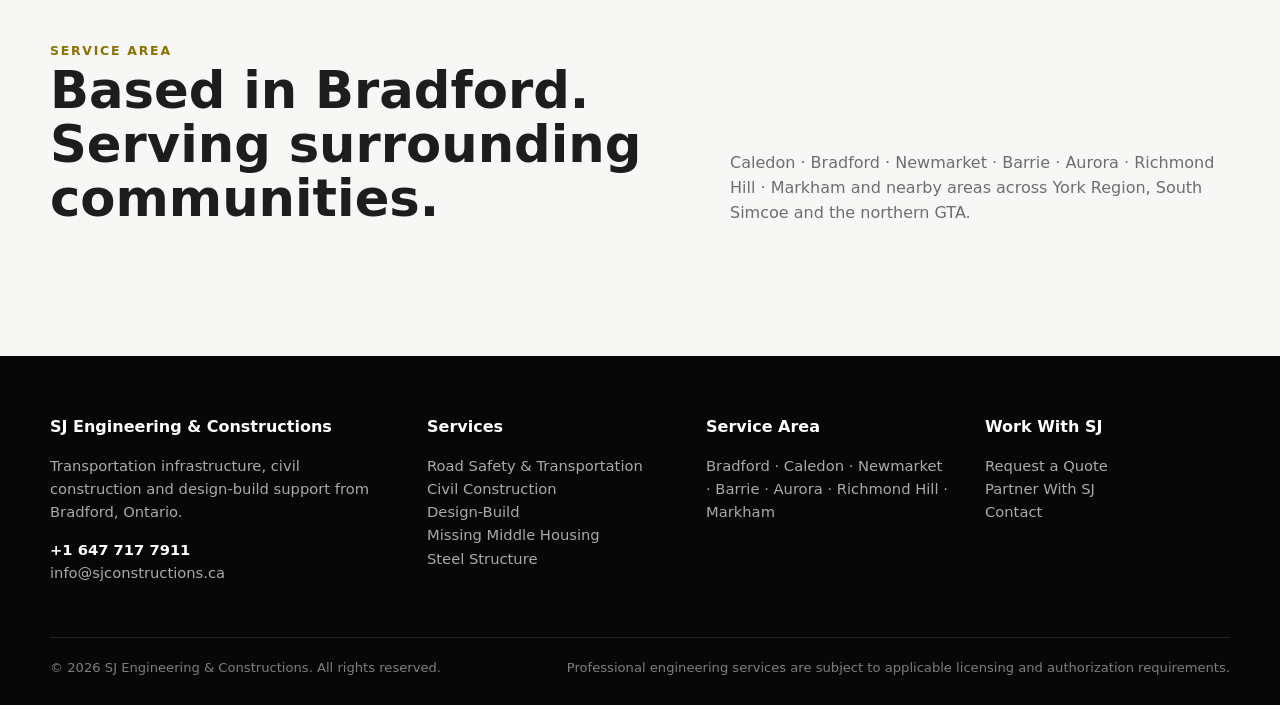
==== commit 5f2b3c72: "Update About Us positioning and expand leadership biographies" ====
--- a/about.html
+++ b/about.html
@@ -2,8 +2,8 @@
 <a class="brand" href="index.html"><img class="brand-mark" src="assets/sj-logo.png" alt="SJ Engineering & Constructions logo"><span class="brand-text">SJ Engineering & Constructions<small>Infrastructure • Civil • Design-Build</small></span></a>
 <nav class="nav-links"><a href="index.html">Home</a><details class="services-dropdown"><summary>Services <span aria-hidden="true">▾</span></summary><div class="services-submenu"><a href="services.html">All Services</a><a href="transportation.html">Transportation</a><a href="design-build.html">Design-Build</a><a href="housing.html">Housing</a><a href="steel-structure.html">Steel Structure</a></div></details><a href="about.html">About Us</a><a href="contact.html">Contact</a></nav>
 <div class="nav-cta"><a class="btn outline" href="partner.html">Partner With SJ</a><a class="btn primary" href="contact.html#quote">Request a Quote</a></div><button class="menu-toggle" aria-label="Open menu">☰</button>
-</div></header><main><section class="page-hero"><div class="container"><div class="eyebrow" style="color:#f5c400">About Us</div><h1>A small team built around practical problem solving.</h1><p>SJ Engineering & Constructions is a Bradford-based company focused on transportation infrastructure, civil construction and coordinated project delivery.</p></div></section>
-<section class="section"><div class="container"><div class="section-head"><div><div class="eyebrow">Our Approach</div><h2>Build carefully. Grow deliberately. Deliver reliably.</h2></div><p>As a new company, SJ is intentionally starting with focused scopes where its team can combine transportation knowledge, construction coordination and responsive client service.</p></div><div class="grid two"><div class="card team-card owner-card"><img class="owner-photo" src="assets/jithu-mohan.jpeg" alt="Jithu Mohan" width="86" height="86" loading="lazy"><div><h3>Jithu Mohan</h3><div class="role">Owner | B.Eng., Mechanical Engineering</div><p>Jithu brings experience in steel structure construction and steel building erection, alongside his engineering, transportation and project-delivery background. His focus includes construction coordination, practical problem solving and client service.</p></div></div><div class="card team-card owner-card"><img class="owner-photo" src="assets/sreelakshmi.jpeg" alt="Sreelakshmi" width="86" height="86" loading="lazy"><div><h3>Sreelakshmi</h3><div class="role">Principal | P.Eng., M.Eng., Civil Engineering</div><p>Sreelakshmi is a licensed Professional Engineer with experience in traffic and transportation planning and engineering, including transportation impact studies, traffic studies, construction transportation plans, road-diversion planning and transportation safety reviews.</p></div></div></div><aside class="associated-partners" aria-labelledby="associated-partners-heading"><h3 id="associated-partners-heading" class="eyebrow">Associated Partners</h3><p><strong>Tranplan Associates</strong><br>Traffic - Transportation Planning and Engineering</p></aside></div></section>
+</div></header><main><section class="page-hero"><div class="container"><div class="eyebrow" style="color:#f5c400">About Us</div><h1>Engineering credentials. Construction delivery. One firm.</h1><p>SJ Engineering & Constructions is a Bradford-based company focused on transportation infrastructure, civil construction and coordinated project delivery.</p></div></section>
+<section class="section"><div class="container"><div class="section-head"><div><div class="eyebrow">Our Approach</div><h2>Build carefully. Grow deliberately. Deliver reliably.</h2></div><p>SJ Engineering &amp; Constructions was founded on the belief that construction projects are fundamentally engineering problems — and that firms led by engineers deliver better outcomes. Based in Bradford and serving York Region, South Simcoe, and surrounding communities, we bring licensed engineering expertise and practical construction coordination to transportation, civil, housing, and design-build projects.</p></div><div class="grid two"><div class="card team-card owner-card"><img class="owner-photo" src="assets/jithu-mohan.jpeg" alt="Jithu Mohan" width="86" height="86" loading="lazy"><div><h3>Jithu Mohan</h3><div class="role">Owner | B.Eng., Mechanical Engineering</div><p>Jithu founded SJ Engineering &amp; Constructions to bridge the gap between engineering planning and on-the-ground construction delivery. With a background in mechanical engineering and transportation project coordination, he oversees client relationships, project planning, and the day-to-day execution that determines whether a project succeeds or fails. He also brings practical experience in steel structure construction and steel building erection. His approach: solve problems before they become delays.</p></div></div><div class="card team-card owner-card"><img class="owner-photo" src="assets/sreelakshmi.jpeg" alt="Sreelakshmi" width="86" height="86" loading="lazy"><div><h3>Sreelakshmi</h3><div class="role">Principal | P.Eng., M.Eng., Civil Engineering</div><p>Sreelakshmi is SJ's Principal Engineer and the technical foundation of every project the firm undertakes. As a licensed P.Eng. with a Master's degree in Civil Engineering, she brings formal engineering accountability to structural decisions, site design, transportation planning, and regulatory compliance. Her experience includes transportation impact studies, construction-phase traffic management plans, and road safety reviews — expertise that is directly transferable to the civil and infrastructure scopes SJ pursues.</p></div></div></div><aside class="associated-partners" aria-labelledby="associated-partners-heading"><h3 id="associated-partners-heading" class="eyebrow">Associated Partners</h3><p><strong>Tranplan Associates</strong><br>Traffic - Transportation Planning and Engineering</p></aside></div></section>
 <section class="section soft"><div class="container"><div class="section-head"><div><div class="eyebrow">Service Area</div><h2>Based in Bradford. Serving surrounding communities.</h2></div><p>Caledon · Bradford · Newmarket · Barrie · Aurora · Richmond Hill · Markham and nearby areas across York Region, South Simcoe and the northern GTA.</p></div></div></section></main><footer class="footer"><div class="container"><div class="footer-grid">
 <div><h4>SJ Engineering & Constructions</h4><p>Transportation infrastructure, civil construction and design-build support from Bradford, Ontario.</p><p><strong style="color:#fff">+1 647 717 7911</strong><br><a href="mailto:info@sjconstructions.ca">info@sjconstructions.ca</a></p></div>
 <div><h4>Services</h4><p><a href="transportation.html">Road Safety & Transportation</a><br><a href="services.html">Civil Construction</a><br><a href="design-build.html">Design-Build</a><br><a href="housing.html">Missing Middle Housing</a><br><a href="steel-structure.html">Steel Structure</a></p></div>
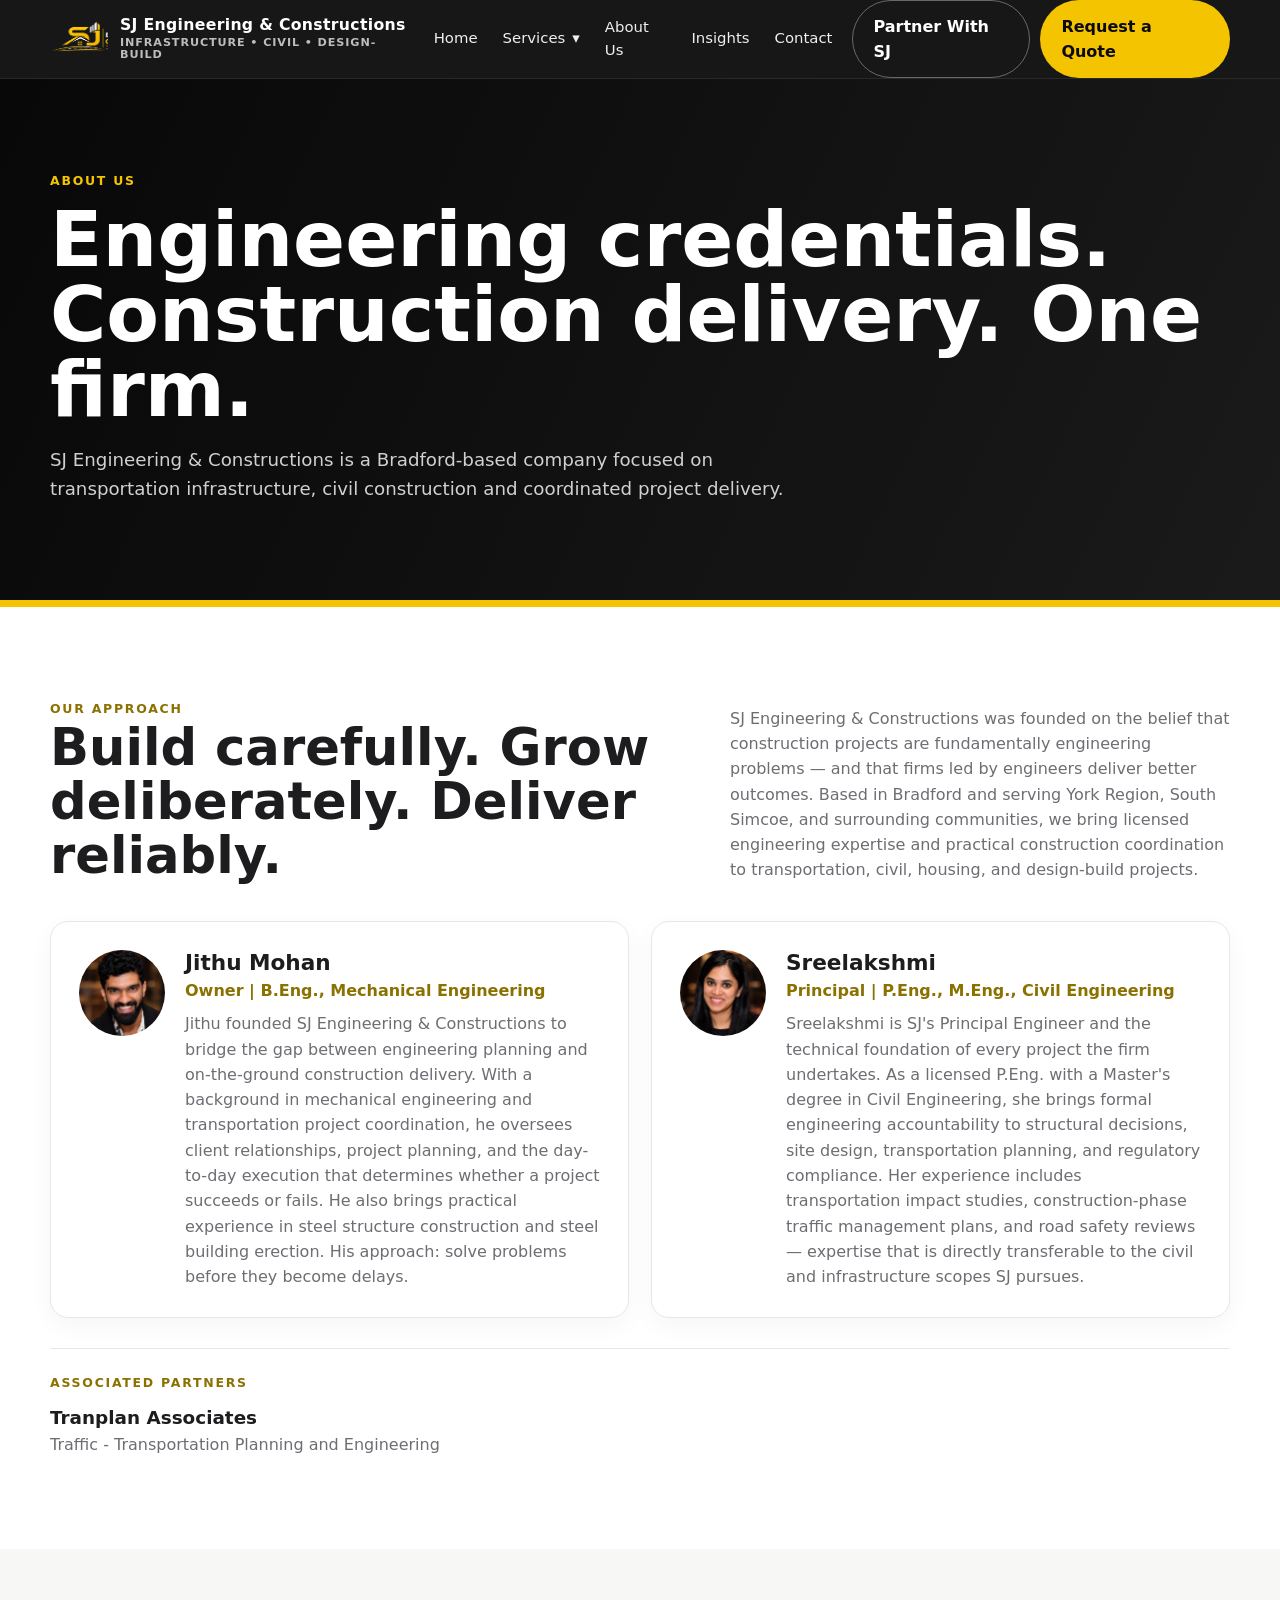
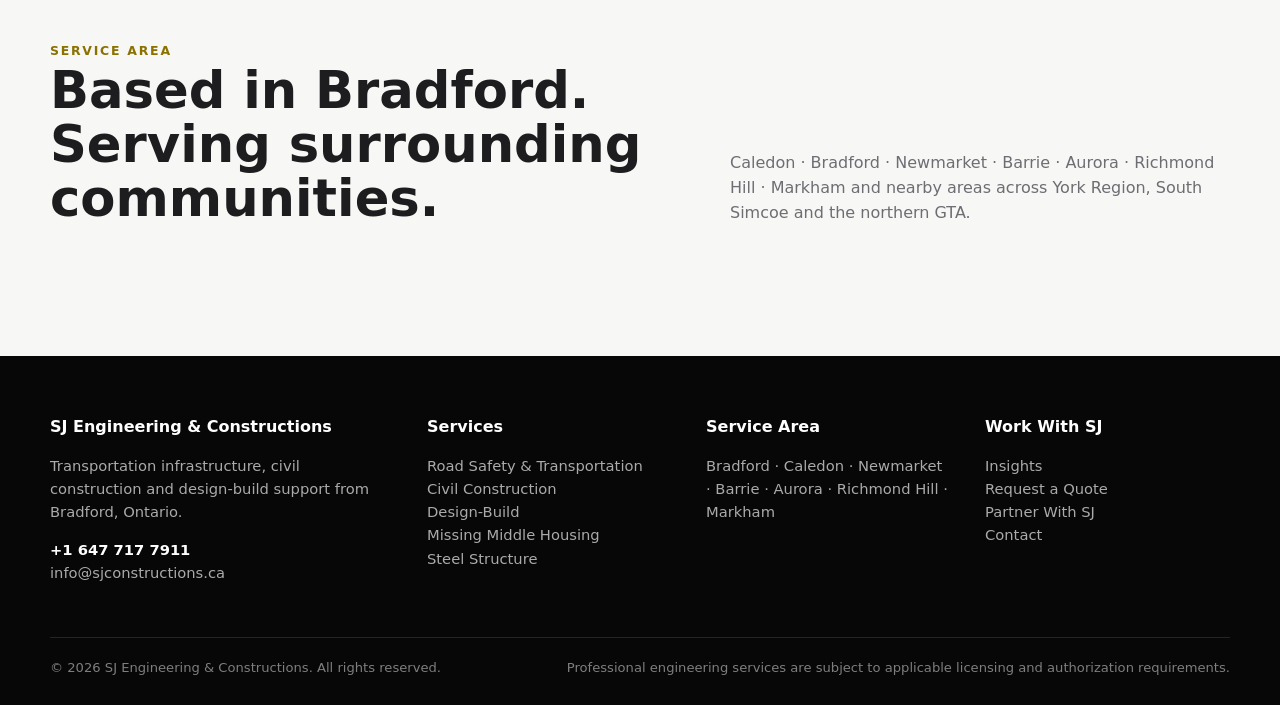
==== commit d2b92d1b: "Add Insights articles and reviewable blog draft generator" ====
--- a/about.html
+++ b/about.html
@@ -1,6 +1,6 @@
-<!doctype html><html lang="en"><head><meta charset="utf-8"><meta name="viewport" content="width=device-width,initial-scale=1"><title>About Us | SJ Engineering & Constructions</title><meta name="description" content="SJ Engineering & Constructions"><link rel="stylesheet" href="styles.css?v=20260923-associated-partners"></head><body><header class="header"><div class="container nav">
+<!doctype html><html lang="en"><head><meta charset="utf-8"><meta name="viewport" content="width=device-width,initial-scale=1"><title>About Us | SJ Engineering & Constructions</title><meta name="description" content="Meet the engineering team behind SJ Engineering &amp; Constructions — a P.Eng.-led design-build firm serving Bradford, York Region, and South Simcoe."><link rel="stylesheet" href="styles.css?v=20260923-insights"></head><body><header class="header"><div class="container nav">
 <a class="brand" href="index.html"><img class="brand-mark" src="assets/sj-logo.png" alt="SJ Engineering & Constructions logo"><span class="brand-text">SJ Engineering & Constructions<small>Infrastructure • Civil • Design-Build</small></span></a>
-<nav class="nav-links"><a href="index.html">Home</a><details class="services-dropdown"><summary>Services <span aria-hidden="true">▾</span></summary><div class="services-submenu"><a href="services.html">All Services</a><a href="transportation.html">Transportation</a><a href="design-build.html">Design-Build</a><a href="housing.html">Housing</a><a href="steel-structure.html">Steel Structure</a></div></details><a href="about.html">About Us</a><a href="contact.html">Contact</a></nav>
+<nav class="nav-links"><a href="index.html">Home</a><details class="services-dropdown"><summary>Services <span aria-hidden="true">▾</span></summary><div class="services-submenu"><a href="services.html">All Services</a><a href="transportation.html">Transportation</a><a href="design-build.html">Design-Build</a><a href="housing.html">Housing</a><a href="steel-structure.html">Steel Structure</a></div></details><a href="about.html">About Us</a><a href="blog.html">Insights</a><a href="contact.html">Contact</a></nav>
 <div class="nav-cta"><a class="btn outline" href="partner.html">Partner With SJ</a><a class="btn primary" href="contact.html#quote">Request a Quote</a></div><button class="menu-toggle" aria-label="Open menu">☰</button>
 </div></header><main><section class="page-hero"><div class="container"><div class="eyebrow" style="color:#f5c400">About Us</div><h1>Engineering credentials. Construction delivery. One firm.</h1><p>SJ Engineering & Constructions is a Bradford-based company focused on transportation infrastructure, civil construction and coordinated project delivery.</p></div></section>
 <section class="section"><div class="container"><div class="section-head"><div><div class="eyebrow">Our Approach</div><h2>Build carefully. Grow deliberately. Deliver reliably.</h2></div><p>SJ Engineering &amp; Constructions was founded on the belief that construction projects are fundamentally engineering problems — and that firms led by engineers deliver better outcomes. Based in Bradford and serving York Region, South Simcoe, and surrounding communities, we bring licensed engineering expertise and practical construction coordination to transportation, civil, housing, and design-build projects.</p></div><div class="grid two"><div class="card team-card owner-card"><img class="owner-photo" src="assets/jithu-mohan.jpeg" alt="Jithu Mohan" width="86" height="86" loading="lazy"><div><h3>Jithu Mohan</h3><div class="role">Owner | B.Eng., Mechanical Engineering</div><p>Jithu founded SJ Engineering &amp; Constructions to bridge the gap between engineering planning and on-the-ground construction delivery. With a background in mechanical engineering and transportation project coordination, he oversees client relationships, project planning, and the day-to-day execution that determines whether a project succeeds or fails. He also brings practical experience in steel structure construction and steel building erection. His approach: solve problems before they become delays.</p></div></div><div class="card team-card owner-card"><img class="owner-photo" src="assets/sreelakshmi.jpeg" alt="Sreelakshmi" width="86" height="86" loading="lazy"><div><h3>Sreelakshmi</h3><div class="role">Principal | P.Eng., M.Eng., Civil Engineering</div><p>Sreelakshmi is SJ's Principal Engineer and the technical foundation of every project the firm undertakes. As a licensed P.Eng. with a Master's degree in Civil Engineering, she brings formal engineering accountability to structural decisions, site design, transportation planning, and regulatory compliance. Her experience includes transportation impact studies, construction-phase traffic management plans, and road safety reviews — expertise that is directly transferable to the civil and infrastructure scopes SJ pursues.</p></div></div></div><aside class="associated-partners" aria-labelledby="associated-partners-heading"><h3 id="associated-partners-heading" class="eyebrow">Associated Partners</h3><p><strong>Tranplan Associates</strong><br>Traffic - Transportation Planning and Engineering</p></aside></div></section>
@@ -8,5 +8,5 @@
 <div><h4>SJ Engineering & Constructions</h4><p>Transportation infrastructure, civil construction and design-build support from Bradford, Ontario.</p><p><strong style="color:#fff">+1 647 717 7911</strong><br><a href="mailto:info@sjconstructions.ca">info@sjconstructions.ca</a></p></div>
 <div><h4>Services</h4><p><a href="transportation.html">Road Safety & Transportation</a><br><a href="services.html">Civil Construction</a><br><a href="design-build.html">Design-Build</a><br><a href="housing.html">Missing Middle Housing</a><br><a href="steel-structure.html">Steel Structure</a></p></div>
 <div><h4>Service Area</h4><p>Bradford · Caledon · Newmarket · Barrie · Aurora · Richmond Hill · Markham</p></div>
-<div><h4>Work With SJ</h4><p><a href="contact.html#quote">Request a Quote</a><br><a href="partner.html">Partner With SJ</a><br><a href="contact.html">Contact</a></p></div>
+<div><h4>Work With SJ</h4><p><a href="blog.html">Insights</a><br><a href="contact.html#quote">Request a Quote</a><br><a href="partner.html">Partner With SJ</a><br><a href="contact.html">Contact</a></p></div>
 </div><div class="footer-bottom"><div>© 2026 SJ Engineering & Constructions. All rights reserved.</div><div>Professional engineering services are subject to applicable licensing and authorization requirements.</div></div></div></footer><script src="script.js?v=20260923-services-menu"></script></body></html>
--- a/styles.css
+++ b/styles.css
@@ -94,4 +94,32 @@
 .drawing-card h3{margin:0 0 10px;font-size:1.25rem}
 .drawing-card p{margin:0;color:var(--muted)}
 .drawing-card a:focus-visible{outline:3px solid #8a7100;outline-offset:-3px}
-@media(max-width:640px){.drawing-grid{grid-template-columns:1fr}}+@media(max-width:640px){.drawing-grid{grid-template-columns:1fr}}
+.housing-process{display:grid;grid-template-columns:repeat(3,minmax(0,1fr));gap:22px;list-style:none;padding:0;counter-reset:housing-step}
+.housing-process li{counter-increment:housing-step;padding:26px;background:white;border-top:4px solid var(--yellow);border-radius:0 0 16px 16px}
+.housing-process li:before{content:"0" counter(housing-step);font-weight:900;color:#8a7100}
+.housing-process h3{margin:8px 0}.housing-process p{margin:0;color:var(--muted)}
+.housing-faq{display:grid;gap:12px}
+.housing-faq details{background:white;border:1px solid var(--line);border-radius:12px;padding:20px 24px}
+.housing-faq summary{font-weight:800;cursor:pointer}
+.housing-faq p{color:var(--muted);margin:16px 0 0;max-width:900px}
+.housing-faq summary:focus-visible{outline:2px solid #8a7100;outline-offset:5px}
+#feasibility-call{scroll-margin-top:90px}
+@media(max-width:980px){.housing-process{grid-template-columns:repeat(2,minmax(0,1fr))}}
+@media(max-width:640px){.housing-process{grid-template-columns:1fr}}
+.blog-grid{display:grid;grid-template-columns:repeat(3,minmax(0,1fr));gap:22px}
+.blog-card{display:flex;flex-direction:column;padding:28px;border:1px solid var(--line);border-radius:var(--radius);background:var(--paper);box-shadow:0 8px 24px rgba(0,0,0,.04)}
+.blog-card h3{margin:8px 0 12px;font-size:1.38rem;line-height:1.2}.blog-card h3 a:hover{color:#8a7100}.blog-card p:not(.blog-meta){margin:0;color:var(--muted)}
+.blog-card .linkline{margin-top:auto;padding-top:18px}.blog-meta{margin:0;color:#8a7100;font-size:.78rem;font-weight:800;letter-spacing:.08em;text-transform:uppercase}
+.article{padding:96px 0}.article .container{max-width:820px}.article h1{font-size:clamp(2.7rem,6vw,5rem);line-height:1;margin:12px 0 24px}.article h2{font-size:clamp(1.65rem,3vw,2.2rem);line-height:1.1;margin:42px 0 12px}.article p{color:var(--muted);font-size:1.06rem}.article .article-lead{font-size:1.25rem;color:var(--ink);max-width:720px}.article-note{padding:18px 20px;border-left:4px solid var(--yellow);background:var(--soft);margin:34px 0}
+@media(max-width:980px){.blog-grid{grid-template-columns:repeat(2,minmax(0,1fr))}}
+@media(max-width:640px){.blog-grid{grid-template-columns:1fr}.article{padding:68px 0}}
+.hero-photo{background:#111}
+.hero-photo .hero-backdrop{position:absolute;inset:0;width:100%;height:100%;object-fit:cover;object-position:center}
+.hero-photo:before{inset:0;width:auto;height:auto;border:0;border-radius:0;transform:none;opacity:1;background:linear-gradient(90deg,rgba(0,0,0,.9),rgba(0,0,0,.65) 55%,rgba(0,0,0,.25))}
+.hero-photo:after{display:none}
+.hero-photo .hero-inner{max-width:100%;padding-right:22%}
+.service-photo{margin-top:38px;margin-bottom:0}
+.service-photo img{width:100%;height:auto;max-height:560px;object-fit:cover;border-radius:18px}
+@media(max-width:980px){.hero-photo .hero-inner{padding-right:0}}
+@media(max-width:640px){.hero-photo .hero-backdrop{object-position:65% center}.hero-photo:before{background:rgba(0,0,0,.75)}.service-photo{margin-top:24px}.service-photo img{border-radius:12px}}
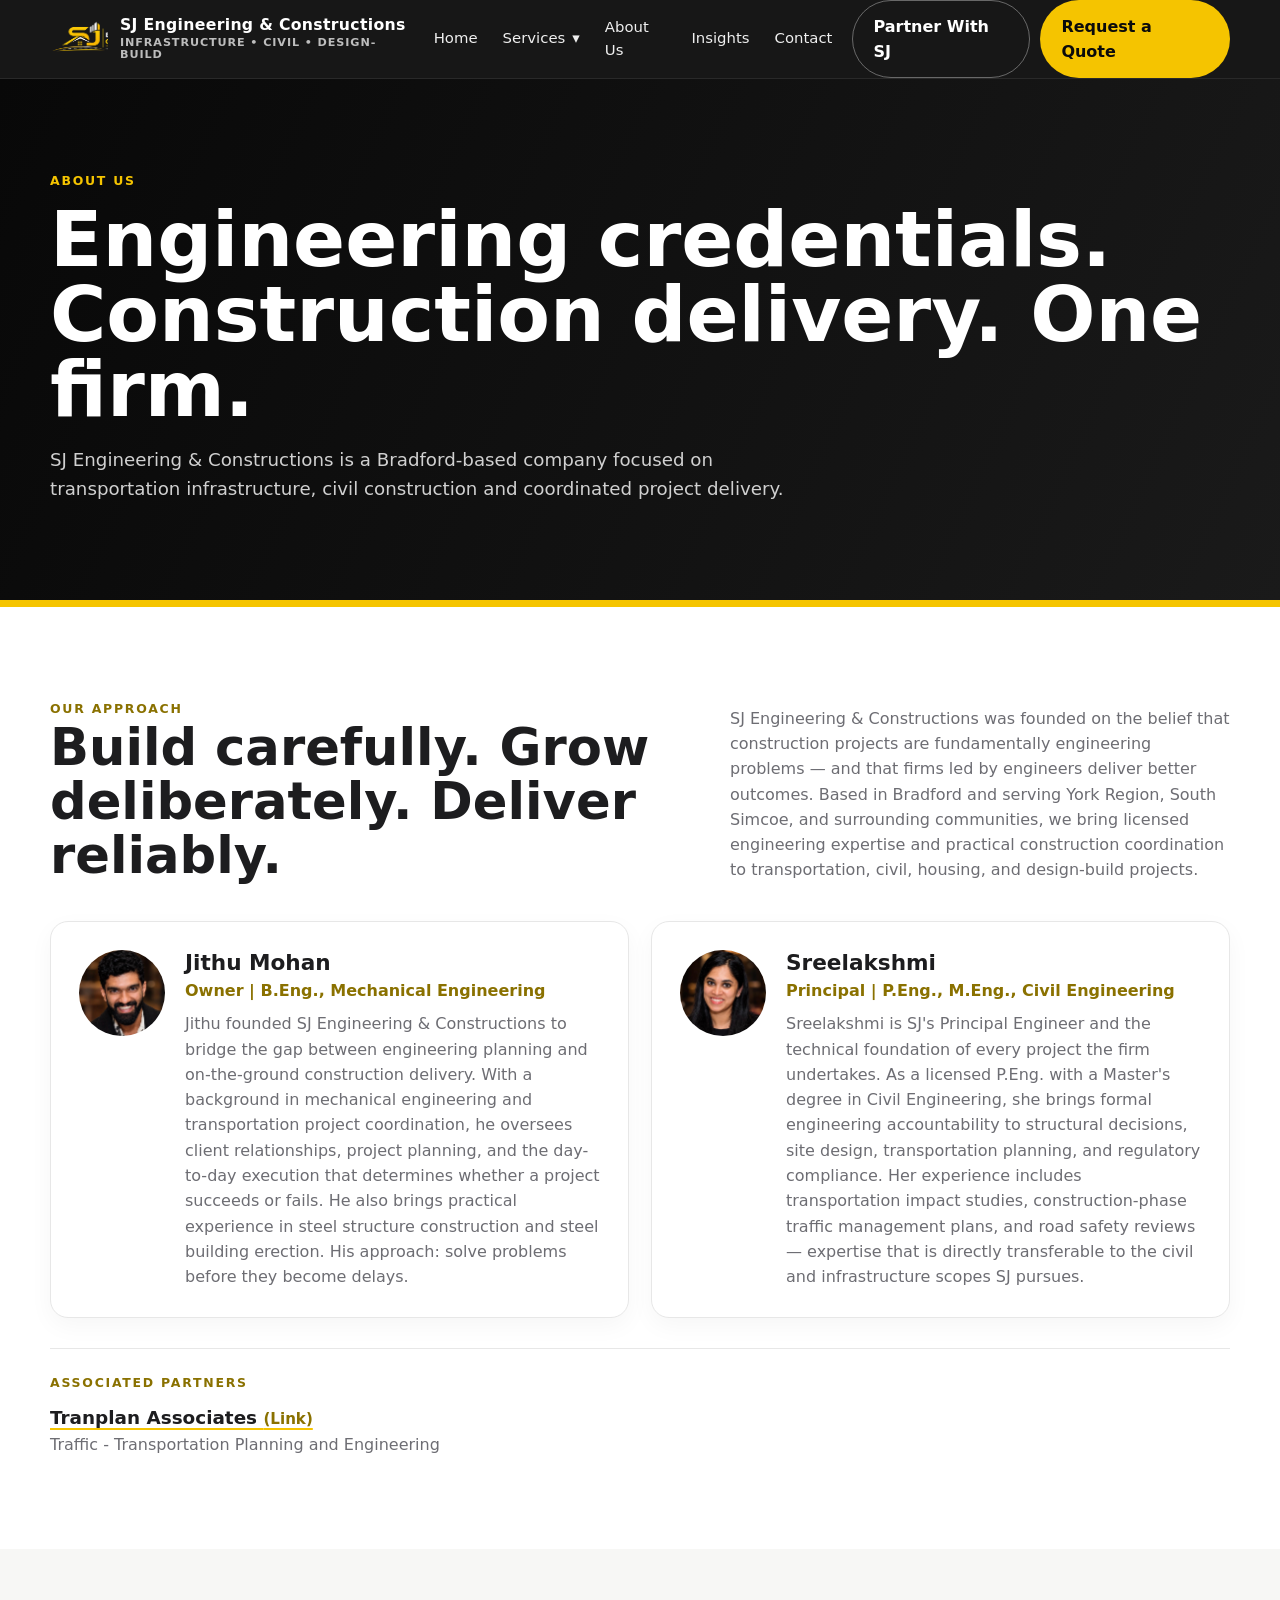
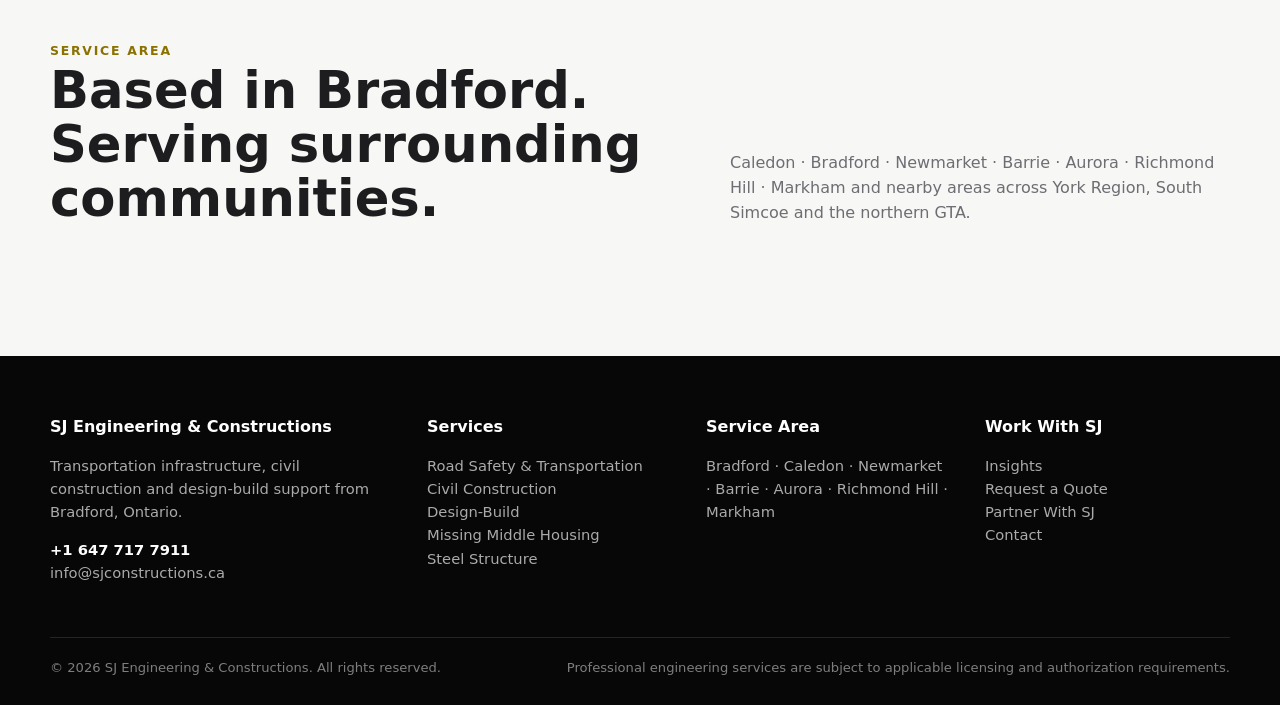
==== commit 7f0ced2c: "Link Tranplan Associates on home and About Us pages" ====
--- a/about.html
+++ b/about.html
@@ -1,9 +1,9 @@
-<!doctype html><html lang="en"><head><meta charset="utf-8"><meta name="viewport" content="width=device-width,initial-scale=1"><title>About Us | SJ Engineering & Constructions</title><meta name="description" content="Meet the engineering team behind SJ Engineering &amp; Constructions — a P.Eng.-led design-build firm serving Bradford, York Region, and South Simcoe."><link rel="stylesheet" href="styles.css?v=20260923-insights"></head><body><header class="header"><div class="container nav">
+<!doctype html><html lang="en"><head><meta charset="utf-8"><meta name="viewport" content="width=device-width,initial-scale=1"><title>About Us | SJ Engineering & Constructions</title><meta name="description" content="Meet the engineering team behind SJ Engineering &amp; Constructions — a P.Eng.-led design-build firm serving Bradford, York Region, and South Simcoe."><link rel="stylesheet" href="styles.css?v=20260925-tranplan-link"></head><body><header class="header"><div class="container nav">
 <a class="brand" href="index.html"><img class="brand-mark" src="assets/sj-logo.png" alt="SJ Engineering & Constructions logo"><span class="brand-text">SJ Engineering & Constructions<small>Infrastructure • Civil • Design-Build</small></span></a>
 <nav class="nav-links"><a href="index.html">Home</a><details class="services-dropdown"><summary>Services <span aria-hidden="true">▾</span></summary><div class="services-submenu"><a href="services.html">All Services</a><a href="transportation.html">Transportation</a><a href="design-build.html">Design-Build</a><a href="housing.html">Housing</a><a href="steel-structure.html">Steel Structure</a></div></details><a href="about.html">About Us</a><a href="blog.html">Insights</a><a href="contact.html">Contact</a></nav>
 <div class="nav-cta"><a class="btn outline" href="partner.html">Partner With SJ</a><a class="btn primary" href="contact.html#quote">Request a Quote</a></div><button class="menu-toggle" aria-label="Open menu">☰</button>
 </div></header><main><section class="page-hero"><div class="container"><div class="eyebrow" style="color:#f5c400">About Us</div><h1>Engineering credentials. Construction delivery. One firm.</h1><p>SJ Engineering & Constructions is a Bradford-based company focused on transportation infrastructure, civil construction and coordinated project delivery.</p></div></section>
-<section class="section"><div class="container"><div class="section-head"><div><div class="eyebrow">Our Approach</div><h2>Build carefully. Grow deliberately. Deliver reliably.</h2></div><p>SJ Engineering &amp; Constructions was founded on the belief that construction projects are fundamentally engineering problems — and that firms led by engineers deliver better outcomes. Based in Bradford and serving York Region, South Simcoe, and surrounding communities, we bring licensed engineering expertise and practical construction coordination to transportation, civil, housing, and design-build projects.</p></div><div class="grid two"><div class="card team-card owner-card"><img class="owner-photo" src="assets/jithu-mohan.jpeg" alt="Jithu Mohan" width="86" height="86" loading="lazy"><div><h3>Jithu Mohan</h3><div class="role">Owner | B.Eng., Mechanical Engineering</div><p>Jithu founded SJ Engineering &amp; Constructions to bridge the gap between engineering planning and on-the-ground construction delivery. With a background in mechanical engineering and transportation project coordination, he oversees client relationships, project planning, and the day-to-day execution that determines whether a project succeeds or fails. He also brings practical experience in steel structure construction and steel building erection. His approach: solve problems before they become delays.</p></div></div><div class="card team-card owner-card"><img class="owner-photo" src="assets/sreelakshmi.jpeg" alt="Sreelakshmi" width="86" height="86" loading="lazy"><div><h3>Sreelakshmi</h3><div class="role">Principal | P.Eng., M.Eng., Civil Engineering</div><p>Sreelakshmi is SJ's Principal Engineer and the technical foundation of every project the firm undertakes. As a licensed P.Eng. with a Master's degree in Civil Engineering, she brings formal engineering accountability to structural decisions, site design, transportation planning, and regulatory compliance. Her experience includes transportation impact studies, construction-phase traffic management plans, and road safety reviews — expertise that is directly transferable to the civil and infrastructure scopes SJ pursues.</p></div></div></div><aside class="associated-partners" aria-labelledby="associated-partners-heading"><h3 id="associated-partners-heading" class="eyebrow">Associated Partners</h3><p><strong>Tranplan Associates</strong><br>Traffic - Transportation Planning and Engineering</p></aside></div></section>
+<section class="section"><div class="container"><div class="section-head"><div><div class="eyebrow">Our Approach</div><h2>Build carefully. Grow deliberately. Deliver reliably.</h2></div><p>SJ Engineering &amp; Constructions was founded on the belief that construction projects are fundamentally engineering problems — and that firms led by engineers deliver better outcomes. Based in Bradford and serving York Region, South Simcoe, and surrounding communities, we bring licensed engineering expertise and practical construction coordination to transportation, civil, housing, and design-build projects.</p></div><div class="grid two"><div class="card team-card owner-card"><img class="owner-photo" src="assets/jithu-mohan.jpeg" alt="Jithu Mohan" width="86" height="86" loading="lazy"><div><h3>Jithu Mohan</h3><div class="role">Owner | B.Eng., Mechanical Engineering</div><p>Jithu founded SJ Engineering &amp; Constructions to bridge the gap between engineering planning and on-the-ground construction delivery. With a background in mechanical engineering and transportation project coordination, he oversees client relationships, project planning, and the day-to-day execution that determines whether a project succeeds or fails. He also brings practical experience in steel structure construction and steel building erection. His approach: solve problems before they become delays.</p></div></div><div class="card team-card owner-card"><img class="owner-photo" src="assets/sreelakshmi.jpeg" alt="Sreelakshmi" width="86" height="86" loading="lazy"><div><h3>Sreelakshmi</h3><div class="role">Principal | P.Eng., M.Eng., Civil Engineering</div><p>Sreelakshmi is SJ's Principal Engineer and the technical foundation of every project the firm undertakes. As a licensed P.Eng. with a Master's degree in Civil Engineering, she brings formal engineering accountability to structural decisions, site design, transportation planning, and regulatory compliance. Her experience includes transportation impact studies, construction-phase traffic management plans, and road safety reviews — expertise that is directly transferable to the civil and infrastructure scopes SJ pursues.</p></div></div></div><aside class="associated-partners" aria-labelledby="associated-partners-heading"><h3 id="associated-partners-heading" class="eyebrow">Associated Partners</h3><p><strong><a class="partner-link" href="https://www.tranplan.com/" target="_blank" rel="noopener noreferrer">Tranplan Associates <span>(Link)</span></a></strong><br>Traffic - Transportation Planning and Engineering</p></aside></div></section>
 <section class="section soft"><div class="container"><div class="section-head"><div><div class="eyebrow">Service Area</div><h2>Based in Bradford. Serving surrounding communities.</h2></div><p>Caledon · Bradford · Newmarket · Barrie · Aurora · Richmond Hill · Markham and nearby areas across York Region, South Simcoe and the northern GTA.</p></div></div></section></main><footer class="footer"><div class="container"><div class="footer-grid">
 <div><h4>SJ Engineering & Constructions</h4><p>Transportation infrastructure, civil construction and design-build support from Bradford, Ontario.</p><p><strong style="color:#fff">+1 647 717 7911</strong><br><a href="mailto:info@sjconstructions.ca">info@sjconstructions.ca</a></p></div>
 <div><h4>Services</h4><p><a href="transportation.html">Road Safety & Transportation</a><br><a href="services.html">Civil Construction</a><br><a href="design-build.html">Design-Build</a><br><a href="housing.html">Missing Middle Housing</a><br><a href="steel-structure.html">Steel Structure</a></p></div>
--- a/styles.css
+++ b/styles.css
@@ -116,10 +116,15 @@
 @media(max-width:640px){.blog-grid{grid-template-columns:1fr}.article{padding:68px 0}}
 .hero-photo{background:#111}
 .hero-photo .hero-backdrop{position:absolute;inset:0;width:100%;height:100%;object-fit:cover;object-position:center}
-.hero-photo:before{inset:0;width:auto;height:auto;border:0;border-radius:0;transform:none;opacity:1;background:linear-gradient(90deg,rgba(0,0,0,.9),rgba(0,0,0,.65) 55%,rgba(0,0,0,.25))}
+.hero-photo:before{inset:0;width:auto;height:auto;border:0;border-radius:0;transform:none;opacity:1;background:linear-gradient(90deg,rgba(0,0,0,.96) 0%,rgba(0,0,0,.91) 46%,rgba(0,0,0,.66) 68%,rgba(0,0,0,.38) 100%)}
 .hero-photo:after{display:none}
 .hero-photo .hero-inner{max-width:100%;padding-right:22%}
+.hero-photo .hero-inner{z-index:2}.hero-photo h1,.hero-photo p,.hero-photo .eyebrow{position:relative;text-shadow:0 2px 16px rgba(0,0,0,.7)}
+.hero-photo .hero-inner{width:min(940px,calc(100% - 40px));margin-left:max(20px,calc((100% - var(--max))/2));padding:52px 44px;background:rgba(0,0,0,.78);border:1px solid rgba(255,255,255,.16);border-radius:24px;box-shadow:0 18px 50px rgba(0,0,0,.42)}
+.hero-photo .hero-inner p{color:#fff;max-width:690px}.hero-photo .trust-chip{background:rgba(0,0,0,.52)}
 .service-photo{margin-top:38px;margin-bottom:0}
 .service-photo img{width:100%;height:auto;max-height:560px;object-fit:cover;border-radius:18px}
-@media(max-width:980px){.hero-photo .hero-inner{padding-right:0}}
-@media(max-width:640px){.hero-photo .hero-backdrop{object-position:65% center}.hero-photo:before{background:rgba(0,0,0,.75)}.service-photo{margin-top:24px}.service-photo img{border-radius:12px}}
+@media(max-width:980px){.hero-photo .hero-inner{margin-left:20px;padding-right:36px}}
+@media(max-width:640px){.hero-photo .hero-backdrop{object-position:65% center}.hero-photo:before{background:rgba(0,0,0,.86)}.hero-photo .hero-inner{width:calc(100% - 26px);margin-left:13px;padding:38px 24px;border-radius:18px}.service-photo{margin-top:24px}.service-photo img{border-radius:12px}}
+
+.associated-partners .partner-link{color:var(--ink);text-decoration:underline;text-decoration-color:var(--yellow);text-decoration-thickness:2px;text-underline-offset:4px}.associated-partners .partner-link span{font-size:.82em;color:#8a7100;white-space:nowrap}.associated-partners .partner-link:hover{color:#8a7100}
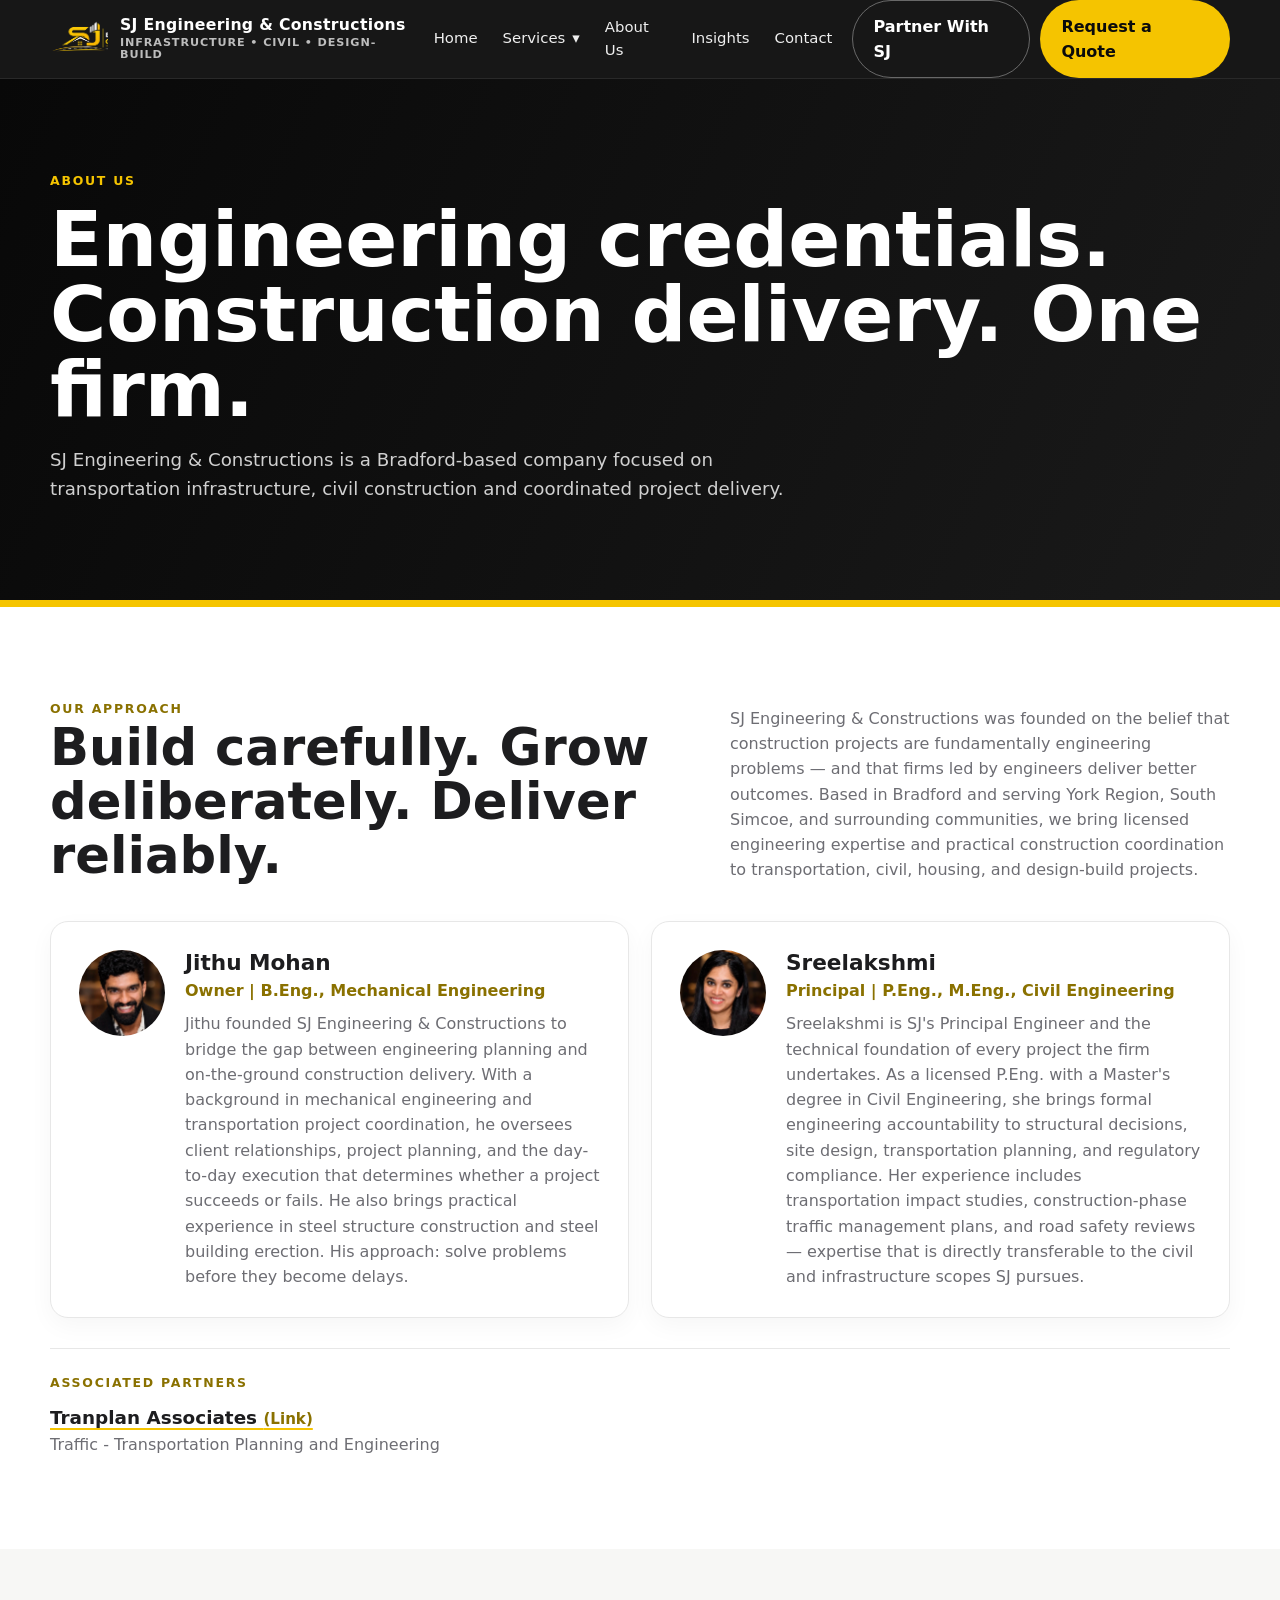
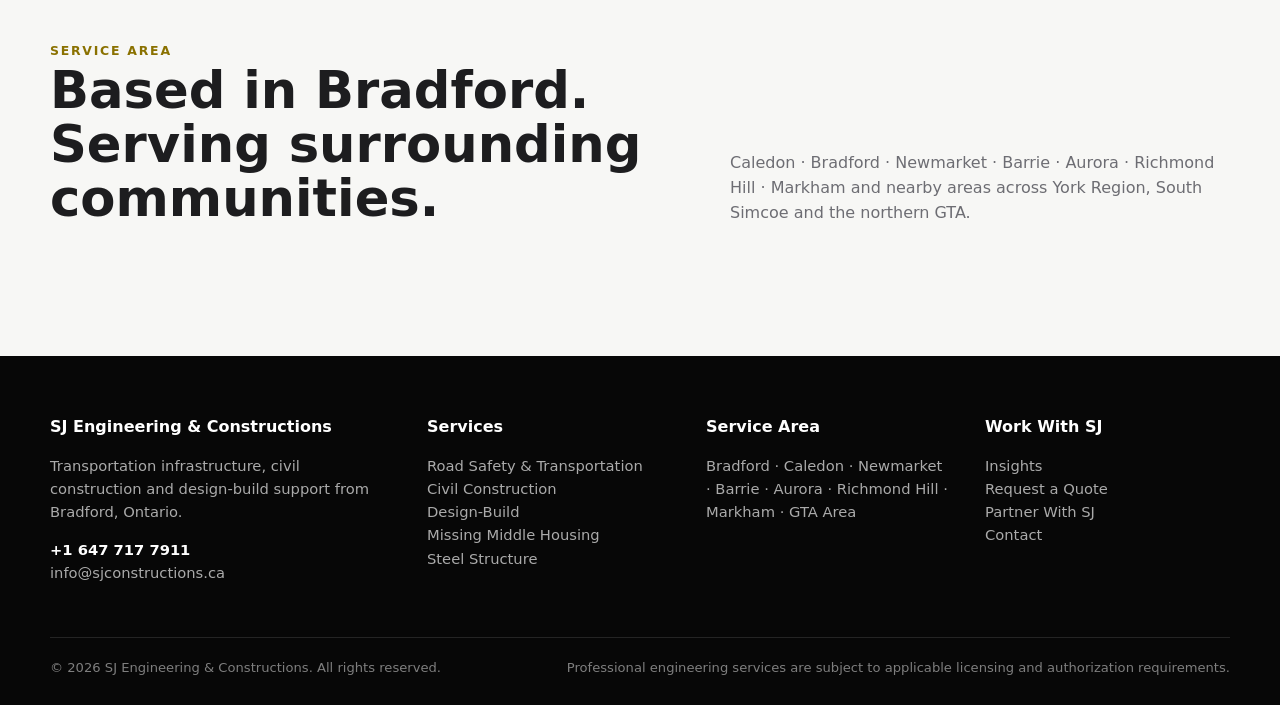
==== commit ec7d85b2: "Add GTA Area to service area footers" ====
--- a/about.html
+++ b/about.html
@@ -7,6 +7,6 @@
 <section class="section soft"><div class="container"><div class="section-head"><div><div class="eyebrow">Service Area</div><h2>Based in Bradford. Serving surrounding communities.</h2></div><p>Caledon · Bradford · Newmarket · Barrie · Aurora · Richmond Hill · Markham and nearby areas across York Region, South Simcoe and the northern GTA.</p></div></div></section></main><footer class="footer"><div class="container"><div class="footer-grid">
 <div><h4>SJ Engineering & Constructions</h4><p>Transportation infrastructure, civil construction and design-build support from Bradford, Ontario.</p><p><strong style="color:#fff">+1 647 717 7911</strong><br><a href="mailto:info@sjconstructions.ca">info@sjconstructions.ca</a></p></div>
 <div><h4>Services</h4><p><a href="transportation.html">Road Safety & Transportation</a><br><a href="services.html">Civil Construction</a><br><a href="design-build.html">Design-Build</a><br><a href="housing.html">Missing Middle Housing</a><br><a href="steel-structure.html">Steel Structure</a></p></div>
-<div><h4>Service Area</h4><p>Bradford · Caledon · Newmarket · Barrie · Aurora · Richmond Hill · Markham</p></div>
+<div><h4>Service Area</h4><p>Bradford · Caledon · Newmarket · Barrie · Aurora · Richmond Hill · Markham · GTA Area</p></div>
 <div><h4>Work With SJ</h4><p><a href="blog.html">Insights</a><br><a href="contact.html#quote">Request a Quote</a><br><a href="partner.html">Partner With SJ</a><br><a href="contact.html">Contact</a></p></div>
 </div><div class="footer-bottom"><div>© 2026 SJ Engineering & Constructions. All rights reserved.</div><div>Professional engineering services are subject to applicable licensing and authorization requirements.</div></div></div></footer><script src="script.js?v=20260923-services-menu"></script></body></html>
